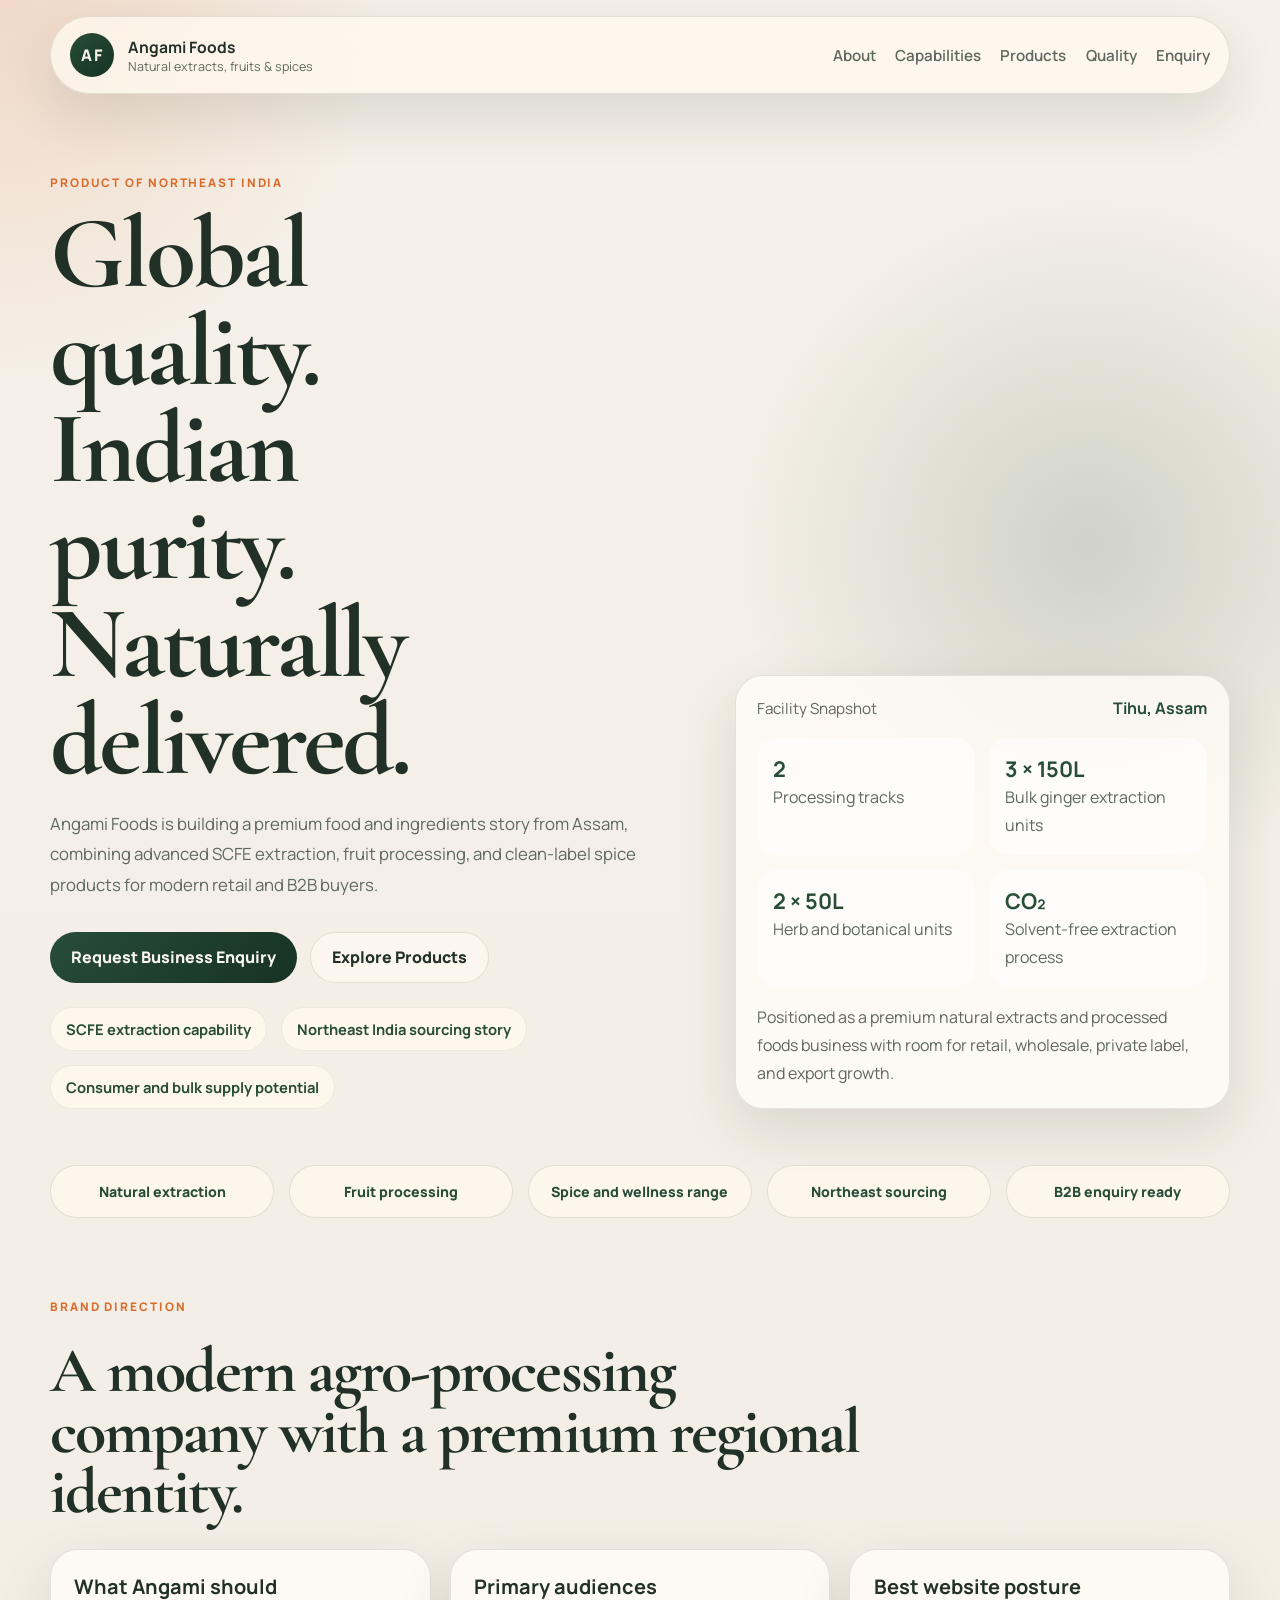
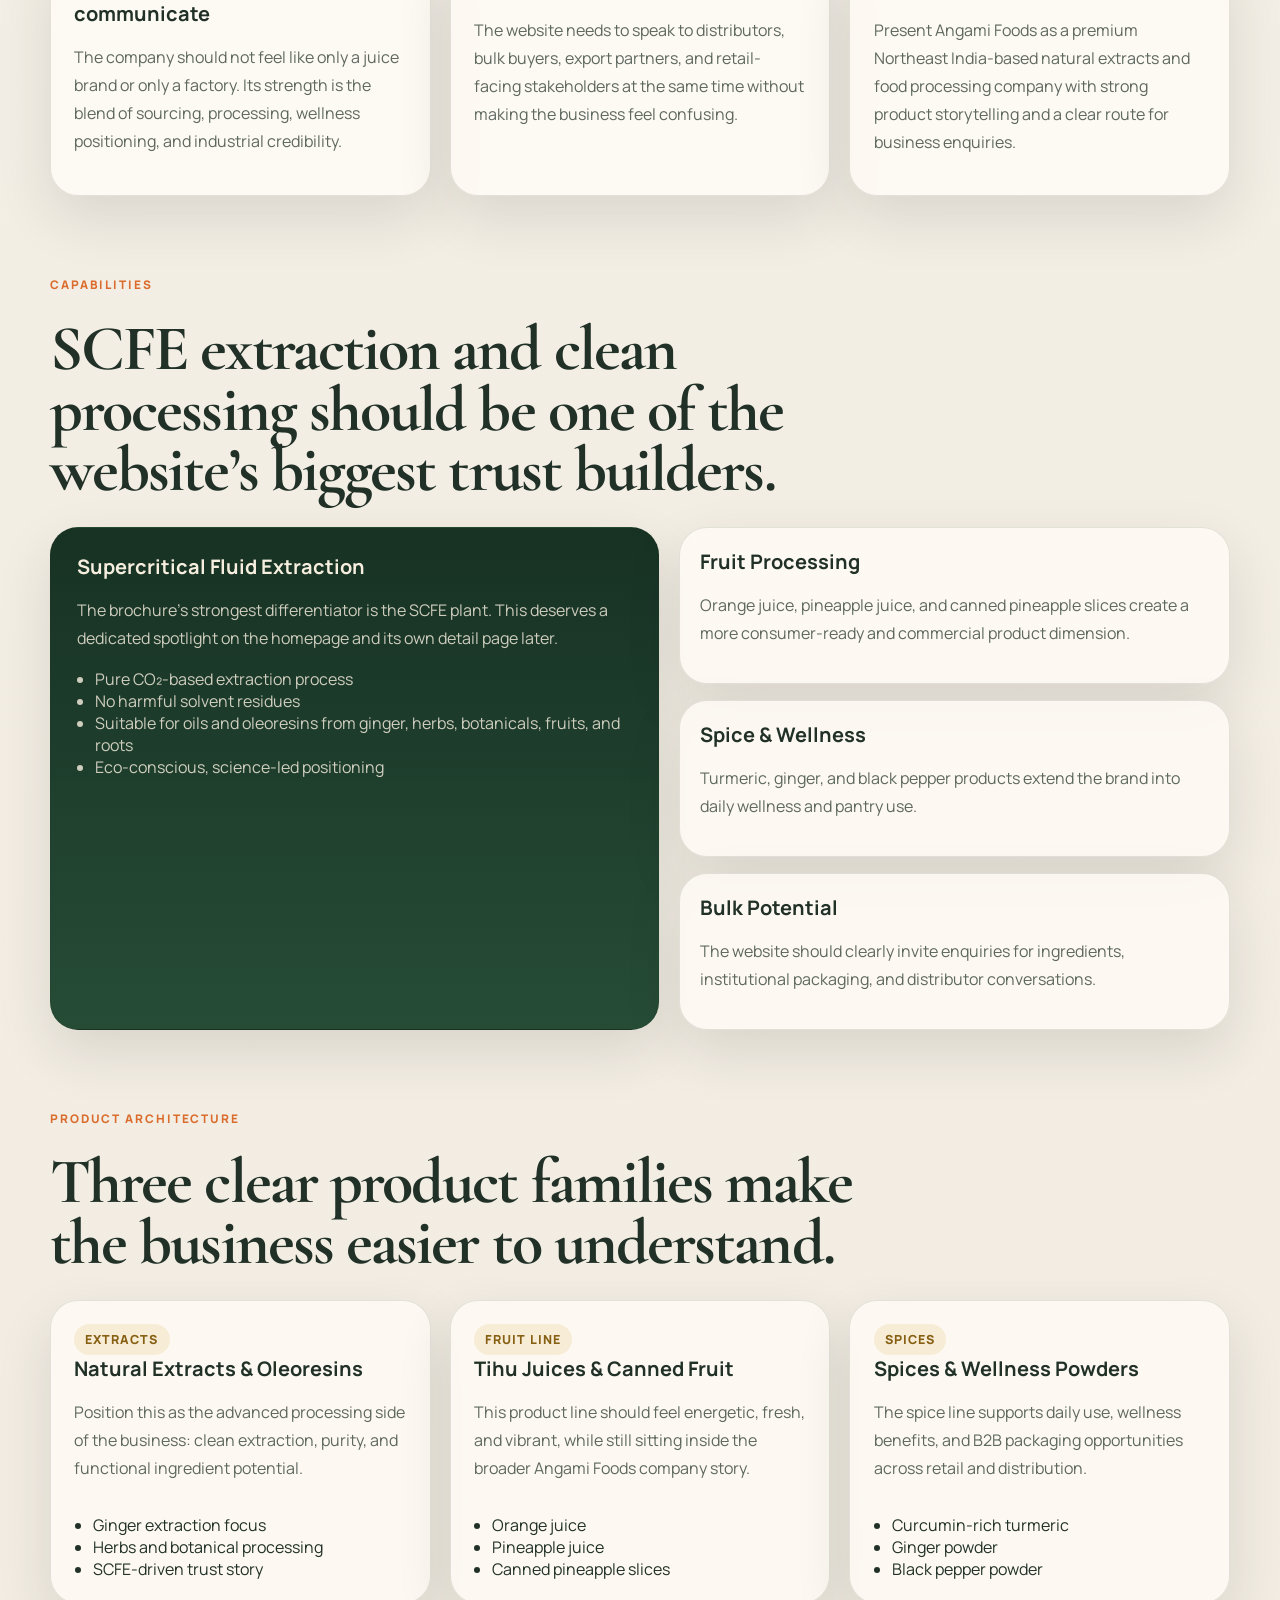
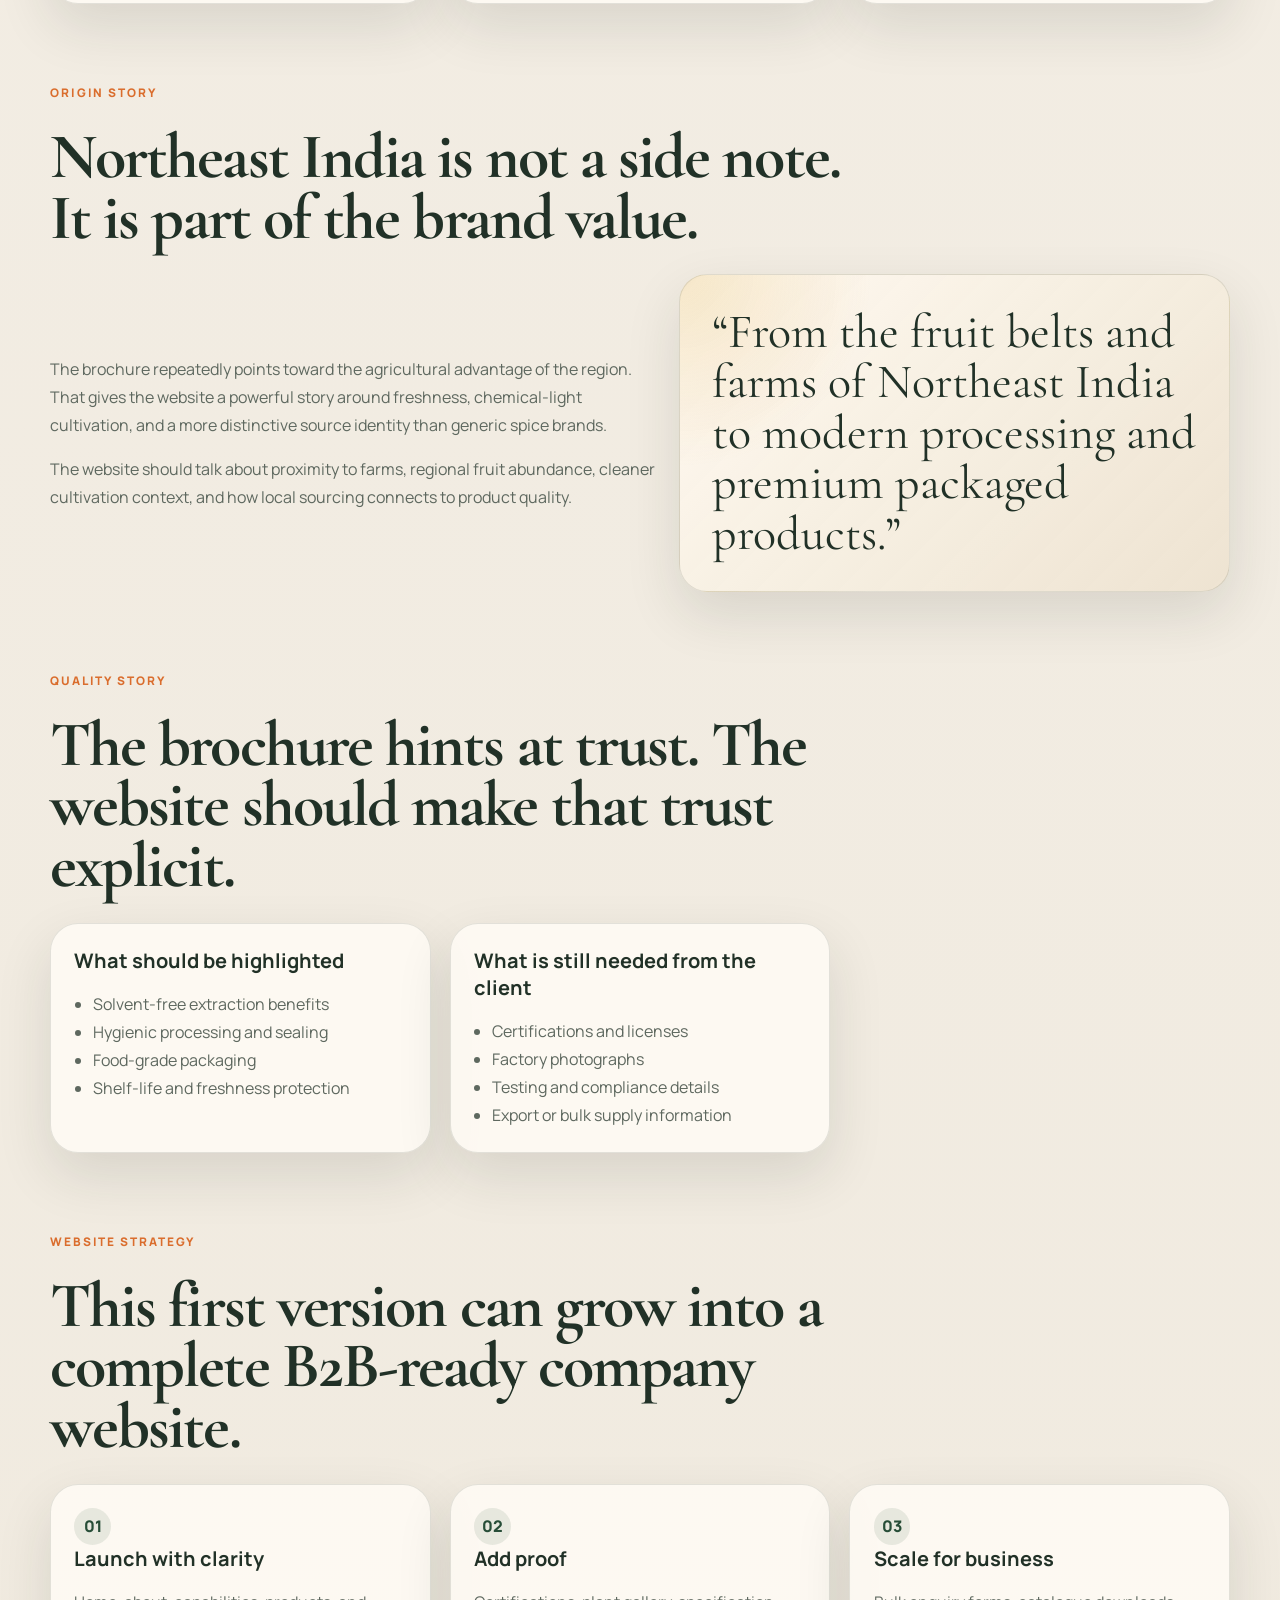
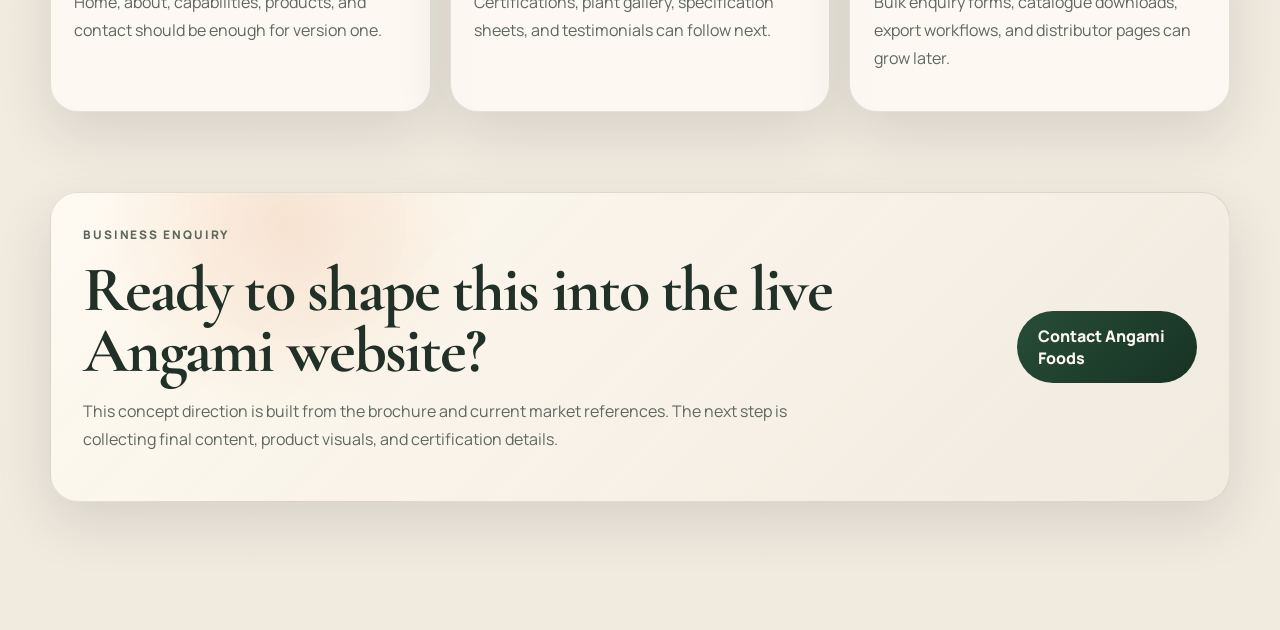
==== index.html @ 402e8282 "pages" ====
<!DOCTYPE html>
<html lang="en">
  <head>
    <meta charset="UTF-8" />
    <meta name="viewport" content="width=device-width, initial-scale=1.0" />
    <title>Angami Foods | Natural Extracts, Fruits & Spices</title>
    <meta
      name="description"
      content="Angami Foods brings together premium Northeast India sourcing, SCFE extraction capability, fruit processing, and spice products for retail and B2B markets."
    />
    <link rel="preconnect" href="https://fonts.googleapis.com" />
    <link rel="preconnect" href="https://fonts.gstatic.com" crossorigin />
    <link
      href="https://fonts.googleapis.com/css2?family=Manrope:wght@400;500;600;700;800&family=Cormorant+Garamond:wght@500;600;700&display=swap"
      rel="stylesheet"
    />
    <link rel="stylesheet" href="styles.css" />
  </head>
  <body>
    <div class="site-shell">
      <header class="topbar">
        <a class="brand" href="#hero" aria-label="Angami Foods home">
          <span class="brand-mark">AF</span>
          <span class="brand-copy">
            <strong>Angami Foods</strong>
            <small>Natural extracts, fruits & spices</small>
          </span>
        </a>

        <button class="menu-toggle" type="button" aria-expanded="false" aria-controls="site-nav">
          Menu
        </button>

        <nav id="site-nav" class="site-nav">
          <a href="#about">About</a>
          <a href="#capabilities">Capabilities</a>
          <a href="#products">Products</a>
          <a href="#quality">Quality</a>
          <a href="#enquiry">Enquiry</a>
        </nav>
      </header>

      <main>
        <section id="hero" class="hero">
          <div class="hero-copy">
            <p class="eyebrow">Product of Northeast India</p>
            <h1>Global quality. Indian purity. Naturally delivered.</h1>
            <p class="hero-text">
              Angami Foods is building a premium food and ingredients story from Assam, combining
              advanced SCFE extraction, fruit processing, and clean-label spice products for modern
              retail and B2B buyers.
            </p>

            <div class="hero-actions">
              <a class="button button-primary" href="#enquiry">Request Business Enquiry</a>
              <a class="button button-secondary" href="#products">Explore Products</a>
            </div>

            <ul class="hero-highlights">
              <li>SCFE extraction capability</li>
              <li>Northeast India sourcing story</li>
              <li>Consumer and bulk supply potential</li>
            </ul>
          </div>

          <div class="hero-card">
            <div class="hero-card-top">
              <span>Facility Snapshot</span>
              <strong>Tihu, Assam</strong>
            </div>
            <div class="metric-grid">
              <article>
                <strong>2</strong>
                <span>Processing tracks</span>
              </article>
              <article>
                <strong>3 × 150L</strong>
                <span>Bulk ginger extraction units</span>
              </article>
              <article>
                <strong>2 × 50L</strong>
                <span>Herb and botanical units</span>
              </article>
              <article>
                <strong>CO₂</strong>
                <span>Solvent-free extraction process</span>
              </article>
            </div>
            <p class="hero-card-note">
              Positioned as a premium natural extracts and processed foods business with room for
              retail, wholesale, private label, and export growth.
            </p>
          </div>
        </section>

        <section class="trust-strip" aria-label="brand strengths">
          <div>Natural extraction</div>
          <div>Fruit processing</div>
          <div>Spice and wellness range</div>
          <div>Northeast sourcing</div>
          <div>B2B enquiry ready</div>
        </section>

        <section id="about" class="section story-section">
          <div class="section-heading">
            <p class="eyebrow">Brand Direction</p>
            <h2>A modern agro-processing company with a premium regional identity.</h2>
          </div>
          <div class="story-layout">
            <article class="story-card">
              <h3>What Angami should communicate</h3>
              <p>
                The company should not feel like only a juice brand or only a factory. Its strength
                is the blend of sourcing, processing, wellness positioning, and industrial
                credibility.
              </p>
            </article>
            <article class="story-card">
              <h3>Primary audiences</h3>
              <p>
                The website needs to speak to distributors, bulk buyers, export partners, and
                retail-facing stakeholders at the same time without making the business feel
                confusing.
              </p>
            </article>
            <article class="story-card">
              <h3>Best website posture</h3>
              <p>
                Present Angami Foods as a premium Northeast India-based natural extracts and food
                processing company with strong product storytelling and a clear route for business
                enquiries.
              </p>
            </article>
          </div>
        </section>

        <section id="capabilities" class="section capabilities-section">
          <div class="section-heading">
            <p class="eyebrow">Capabilities</p>
            <h2>SCFE extraction and clean processing should be one of the website’s biggest trust builders.</h2>
          </div>

          <div class="capabilities-layout">
            <article class="capability-panel capability-panel-dark">
              <h3>Supercritical Fluid Extraction</h3>
              <p>
                The brochure’s strongest differentiator is the SCFE plant. This deserves a dedicated
                spotlight on the homepage and its own detail page later.
              </p>
              <ul>
                <li>Pure CO₂-based extraction process</li>
                <li>No harmful solvent residues</li>
                <li>Suitable for oils and oleoresins from ginger, herbs, botanicals, fruits, and roots</li>
                <li>Eco-conscious, science-led positioning</li>
              </ul>
            </article>

            <article class="capability-stack">
              <div class="capability-tile">
                <h3>Fruit Processing</h3>
                <p>
                  Orange juice, pineapple juice, and canned pineapple slices create a more consumer-ready
                  and commercial product dimension.
                </p>
              </div>
              <div class="capability-tile">
                <h3>Spice & Wellness</h3>
                <p>
                  Turmeric, ginger, and black pepper products extend the brand into daily wellness and
                  pantry use.
                </p>
              </div>
              <div class="capability-tile">
                <h3>Bulk Potential</h3>
                <p>
                  The website should clearly invite enquiries for ingredients, institutional packaging,
                  and distributor conversations.
                </p>
              </div>
            </article>
          </div>
        </section>

        <section id="products" class="section products-section">
          <div class="section-heading">
            <p class="eyebrow">Product Architecture</p>
            <h2>Three clear product families make the business easier to understand.</h2>
          </div>

          <div class="product-grid">
            <article class="product-card">
              <span class="product-tag">Extracts</span>
              <h3>Natural Extracts & Oleoresins</h3>
              <p>
                Position this as the advanced processing side of the business: clean extraction,
                purity, and functional ingredient potential.
              </p>
              <ul>
                <li>Ginger extraction focus</li>
                <li>Herbs and botanical processing</li>
                <li>SCFE-driven trust story</li>
              </ul>
            </article>

            <article class="product-card">
              <span class="product-tag">Fruit Line</span>
              <h3>Tihu Juices & Canned Fruit</h3>
              <p>
                This product line should feel energetic, fresh, and vibrant, while still sitting inside
                the broader Angami Foods company story.
              </p>
              <ul>
                <li>Orange juice</li>
                <li>Pineapple juice</li>
                <li>Canned pineapple slices</li>
              </ul>
            </article>

            <article class="product-card">
              <span class="product-tag">Spices</span>
              <h3>Spices & Wellness Powders</h3>
              <p>
                The spice line supports daily use, wellness benefits, and B2B packaging opportunities
                across retail and distribution.
              </p>
              <ul>
                <li>Curcumin-rich turmeric</li>
                <li>Ginger powder</li>
                <li>Black pepper powder</li>
              </ul>
            </article>
          </div>
        </section>

        <section class="section sourcing-section">
          <div class="section-heading">
            <p class="eyebrow">Origin Story</p>
            <h2>Northeast India is not a side note. It is part of the brand value.</h2>
          </div>
          <div class="sourcing-layout">
            <div class="sourcing-copy">
              <p>
                The brochure repeatedly points toward the agricultural advantage of the region. That
                gives the website a powerful story around freshness, chemical-light cultivation, and a
                more distinctive source identity than generic spice brands.
              </p>
              <p>
                The website should talk about proximity to farms, regional fruit abundance, cleaner
                cultivation context, and how local sourcing connects to product quality.
              </p>
            </div>
            <div class="quote-card">
              <p>
                “From the fruit belts and farms of Northeast India to modern processing and premium
                packaged products.”
              </p>
            </div>
          </div>
        </section>

        <section id="quality" class="section quality-section">
          <div class="section-heading">
            <p class="eyebrow">Quality Story</p>
            <h2>The brochure hints at trust. The website should make that trust explicit.</h2>
          </div>

          <div class="quality-grid">
            <article>
              <h3>What should be highlighted</h3>
              <ul>
                <li>Solvent-free extraction benefits</li>
                <li>Hygienic processing and sealing</li>
                <li>Food-grade packaging</li>
                <li>Shelf-life and freshness protection</li>
              </ul>
            </article>
            <article>
              <h3>What is still needed from the client</h3>
              <ul>
                <li>Certifications and licenses</li>
                <li>Factory photographs</li>
                <li>Testing and compliance details</li>
                <li>Export or bulk supply information</li>
              </ul>
            </article>
          </div>
        </section>

        <section class="section roadmap-section">
          <div class="section-heading">
            <p class="eyebrow">Website Strategy</p>
            <h2>This first version can grow into a complete B2B-ready company website.</h2>
          </div>

          <div class="roadmap-grid">
            <article class="roadmap-step">
              <span>01</span>
              <h3>Launch with clarity</h3>
              <p>Home, about, capabilities, products, and contact should be enough for version one.</p>
            </article>
            <article class="roadmap-step">
              <span>02</span>
              <h3>Add proof</h3>
              <p>Certifications, plant gallery, specification sheets, and testimonials can follow next.</p>
            </article>
            <article class="roadmap-step">
              <span>03</span>
              <h3>Scale for business</h3>
              <p>Bulk enquiry forms, catalogue downloads, export workflows, and distributor pages can grow later.</p>
            </article>
          </div>
        </section>

        <section id="enquiry" class="section enquiry-section">
          <div class="enquiry-card">
            <div>
              <p class="eyebrow">Business Enquiry</p>
              <h2>Ready to shape this into the live Angami website?</h2>
              <p>
                This concept direction is built from the brochure and current market references. The next
                step is collecting final content, product visuals, and certification details.
              </p>
            </div>
            <a class="button button-primary" href="mailto:info@angamifoods.com">Contact Angami Foods</a>
          </div>
        </section>
      </main>
    </div>

    <script src="app.js"></script>
  </body>
</html>
---- styles.css ----
:root {
  --bg: #f4efe5;
  --surface: rgba(255, 252, 246, 0.82);
  --surface-strong: #fffaf1;
  --ink: #213127;
  --muted: #5e685f;
  --line: rgba(33, 49, 39, 0.12);
  --green: #274d37;
  --green-deep: #173223;
  --gold: #d39a2c;
  --orange: #da6d2d;
  --shadow: 0 22px 55px rgba(29, 40, 31, 0.12);
  --radius-lg: 28px;
  --radius-md: 20px;
  --radius-sm: 14px;
}

*,
*::before,
*::after {
  box-sizing: border-box;
}

html {
  scroll-behavior: smooth;
}

body {
  margin: 0;
  font-family: "Manrope", sans-serif;
  color: var(--ink);
  background:
    radial-gradient(circle at top left, rgba(218, 109, 45, 0.18), transparent 24rem),
    radial-gradient(circle at 85% 10%, rgba(39, 77, 55, 0.18), transparent 22rem),
    linear-gradient(180deg, #f5f0e8 0%, #f0eadf 100%);
}

a {
  color: inherit;
  text-decoration: none;
}

.site-shell {
  width: min(1180px, calc(100% - 2rem));
  margin: 0 auto;
  padding-bottom: 4rem;
}

.topbar {
  position: sticky;
  top: 1rem;
  z-index: 10;
  display: flex;
  align-items: center;
  justify-content: space-between;
  gap: 1rem;
  margin-top: 1rem;
  padding: 1rem 1.2rem;
  border: 1px solid var(--line);
  border-radius: 999px;
  background: rgba(255, 249, 239, 0.78);
  backdrop-filter: blur(14px);
  box-shadow: var(--shadow);
}

.brand {
  display: inline-flex;
  align-items: center;
  gap: 0.85rem;
}

.brand-mark {
  display: grid;
  place-items: center;
  width: 2.75rem;
  height: 2.75rem;
  border-radius: 50%;
  background: linear-gradient(145deg, var(--green), var(--green-deep));
  color: #f8f2e9;
  font-weight: 800;
  letter-spacing: 0.08em;
}

.brand-copy {
  display: flex;
  flex-direction: column;
}

.brand-copy strong {
  font-size: 0.98rem;
}

.brand-copy small {
  color: var(--muted);
  font-size: 0.78rem;
}

.menu-toggle {
  display: none;
  border: 0;
  border-radius: 999px;
  background: var(--green);
  color: #fff8ef;
  padding: 0.75rem 1rem;
  font: inherit;
  font-weight: 700;
}

.site-nav {
  display: flex;
  align-items: center;
  gap: 1.2rem;
}

.site-nav a {
  color: var(--muted);
  font-weight: 600;
  font-size: 0.95rem;
}

.site-nav a:hover {
  color: var(--green);
}

.hero {
  display: grid;
  grid-template-columns: 1.2fr 0.9fr;
  gap: 1.5rem;
  padding: 5rem 0 2rem;
  align-items: end;
}

.eyebrow {
  margin: 0 0 0.9rem;
  color: var(--orange);
  text-transform: uppercase;
  letter-spacing: 0.16em;
  font-size: 0.74rem;
  font-weight: 800;
}

.hero h1,
.section-heading h2,
.enquiry-card h2 {
  margin: 0;
  font-family: "Cormorant Garamond", serif;
  line-height: 0.95;
  letter-spacing: -0.03em;
}

.hero h1 {
  font-size: clamp(3.4rem, 8vw, 6.7rem);
  max-width: 10ch;
}

.hero-text {
  max-width: 62ch;
  margin: 1.25rem 0 0;
  font-size: 1.05rem;
  line-height: 1.8;
  color: var(--muted);
}

.hero-actions {
  display: flex;
  flex-wrap: wrap;
  gap: 0.85rem;
  margin-top: 2rem;
}

.button {
  display: inline-flex;
  align-items: center;
  justify-content: center;
  min-height: 3.2rem;
  padding: 0.85rem 1.3rem;
  border-radius: 999px;
  font-weight: 800;
  transition: transform 180ms ease, background 180ms ease, color 180ms ease;
}

.button:hover {
  transform: translateY(-2px);
}

.button-primary {
  background: linear-gradient(135deg, var(--green), var(--green-deep));
  color: #fbf7ef;
}

.button-secondary {
  border: 1px solid var(--line);
  background: rgba(255, 250, 241, 0.75);
}

.hero-highlights {
  display: flex;
  flex-wrap: wrap;
  gap: 0.85rem;
  padding: 0;
  margin: 1.5rem 0 0;
  list-style: none;
}

.hero-highlights li {
  padding: 0.7rem 0.95rem;
  border-radius: 999px;
  background: rgba(255, 248, 236, 0.85);
  border: 1px solid rgba(39, 77, 55, 0.08);
  color: var(--green);
  font-size: 0.92rem;
  font-weight: 700;
}

.hero-card,
.story-card,
.capability-panel,
.capability-tile,
.product-card,
.quote-card,
.quality-grid article,
.roadmap-step,
.enquiry-card {
  border: 1px solid var(--line);
  border-radius: var(--radius-lg);
  background: var(--surface);
  box-shadow: var(--shadow);
}

.hero-card {
  padding: 1.35rem;
}

.hero-card-top {
  display: flex;
  justify-content: space-between;
  gap: 1rem;
  align-items: center;
  color: var(--muted);
  font-size: 0.95rem;
}

.hero-card-top strong {
  color: var(--green);
  font-size: 1rem;
}

.metric-grid {
  display: grid;
  grid-template-columns: repeat(2, minmax(0, 1fr));
  gap: 0.9rem;
  margin-top: 1.2rem;
}

.metric-grid article {
  padding: 1rem;
  border-radius: var(--radius-md);
  background: rgba(255, 255, 255, 0.58);
}

.metric-grid strong {
  display: block;
  font-size: 1.35rem;
  color: var(--green);
}

.metric-grid span,
.hero-card-note,
.story-card p,
.capability-panel p,
.capability-tile p,
.product-card p,
.sourcing-copy p,
.quality-grid li,
.roadmap-step p,
.enquiry-card p {
  color: var(--muted);
  line-height: 1.75;
}

.hero-card-note {
  margin: 1rem 0 0;
}

.trust-strip {
  display: grid;
  grid-template-columns: repeat(5, minmax(0, 1fr));
  gap: 0.9rem;
  margin: 1.5rem 0 0;
}

.trust-strip div {
  padding: 1rem;
  text-align: center;
  border-radius: 999px;
  background: rgba(255, 248, 236, 0.75);
  border: 1px solid var(--line);
  color: var(--green);
  font-weight: 800;
  font-size: 0.88rem;
}

.section {
  padding: 5rem 0 0;
}

.section-heading {
  display: grid;
  gap: 0.7rem;
  max-width: 52rem;
}

.section-heading h2,
.enquiry-card h2 {
  font-size: clamp(2.5rem, 5vw, 4.2rem);
}

.story-layout,
.product-grid,
.quality-grid,
.roadmap-grid {
  display: grid;
  grid-template-columns: repeat(3, minmax(0, 1fr));
  gap: 1.2rem;
  margin-top: 1.6rem;
}

.story-card,
.product-card,
.quality-grid article,
.roadmap-step {
  padding: 1.45rem;
}

.story-card h3,
.capability-panel h3,
.capability-tile h3,
.product-card h3,
.quality-grid h3,
.roadmap-step h3 {
  margin: 0;
  font-size: 1.25rem;
}

.capabilities-layout,
.sourcing-layout {
  display: grid;
  grid-template-columns: 1.05fr 0.95fr;
  gap: 1.2rem;
  margin-top: 1.6rem;
}

.capability-panel,
.capability-stack {
  min-height: 100%;
}

.capability-panel {
  padding: 1.6rem;
}

.capability-panel-dark {
  background:
    linear-gradient(180deg, rgba(23, 50, 35, 0.96), rgba(39, 77, 55, 0.94)),
    var(--green-deep);
  color: #f6eedf;
}

.capability-panel-dark p,
.capability-panel-dark li {
  color: rgba(246, 238, 223, 0.82);
}

.capability-panel ul,
.product-card ul,
.quality-grid ul {
  margin: 1rem 0 0;
  padding-left: 1.15rem;
}

.capability-stack {
  display: grid;
  gap: 1rem;
}

.capability-tile {
  padding: 1.25rem;
}

.product-card {
  display: flex;
  flex-direction: column;
}

.product-tag {
  display: inline-flex;
  align-self: flex-start;
  padding: 0.45rem 0.7rem;
  border-radius: 999px;
  background: rgba(211, 154, 44, 0.14);
  color: #865f12;
  font-size: 0.78rem;
  font-weight: 800;
  text-transform: uppercase;
  letter-spacing: 0.08em;
}

.sourcing-copy {
  align-self: center;
}

.quote-card {
  display: grid;
  place-items: center;
  padding: 2rem;
  min-height: 18rem;
  background:
    radial-gradient(circle at top left, rgba(211, 154, 44, 0.2), transparent 12rem),
    linear-gradient(135deg, rgba(255, 250, 241, 0.96), rgba(237, 226, 207, 0.88));
}

.quote-card p {
  margin: 0;
  font-family: "Cormorant Garamond", serif;
  font-size: clamp(2rem, 4vw, 3rem);
  line-height: 1.05;
}

.roadmap-step span {
  display: inline-flex;
  align-items: center;
  justify-content: center;
  width: 2.3rem;
  height: 2.3rem;
  border-radius: 50%;
  background: rgba(39, 77, 55, 0.1);
  color: var(--green);
  font-weight: 800;
}

.enquiry-card {
  display: flex;
  align-items: center;
  justify-content: space-between;
  gap: 1.5rem;
  padding: 2rem;
  margin-bottom: 4rem;
  background:
    radial-gradient(circle at 20% 10%, rgba(218, 109, 45, 0.15), transparent 12rem),
    linear-gradient(135deg, rgba(255, 250, 241, 0.98), rgba(240, 234, 223, 0.92));
}

.enquiry-card p:last-child {
  max-width: 44rem;
}

@media (max-width: 980px) {
  .hero,
  .capabilities-layout,
  .sourcing-layout,
  .enquiry-card,
  .story-layout,
  .product-grid,
  .quality-grid,
  .roadmap-grid,
  .trust-strip {
    grid-template-columns: 1fr;
  }

  .topbar {
    border-radius: 28px;
    align-items: flex-start;
    flex-wrap: wrap;
  }

  .menu-toggle {
    display: inline-flex;
    margin-left: auto;
  }

  .site-nav {
    display: none;
    width: 100%;
    flex-direction: column;
    align-items: flex-start;
    padding-top: 0.4rem;
  }

  .site-nav.is-open {
    display: flex;
  }

  .hero {
    padding-top: 3rem;
  }
}

@media (max-width: 640px) {
  .site-shell {
    width: min(100% - 1rem, 100%);
  }

  .topbar {
    top: 0.5rem;
    padding: 0.9rem 1rem;
  }

  .hero h1 {
    max-width: none;
  }

  .metric-grid {
    grid-template-columns: 1fr;
  }

  .button {
    width: 100%;
  }

  .hero-actions {
    flex-direction: column;
  }
}
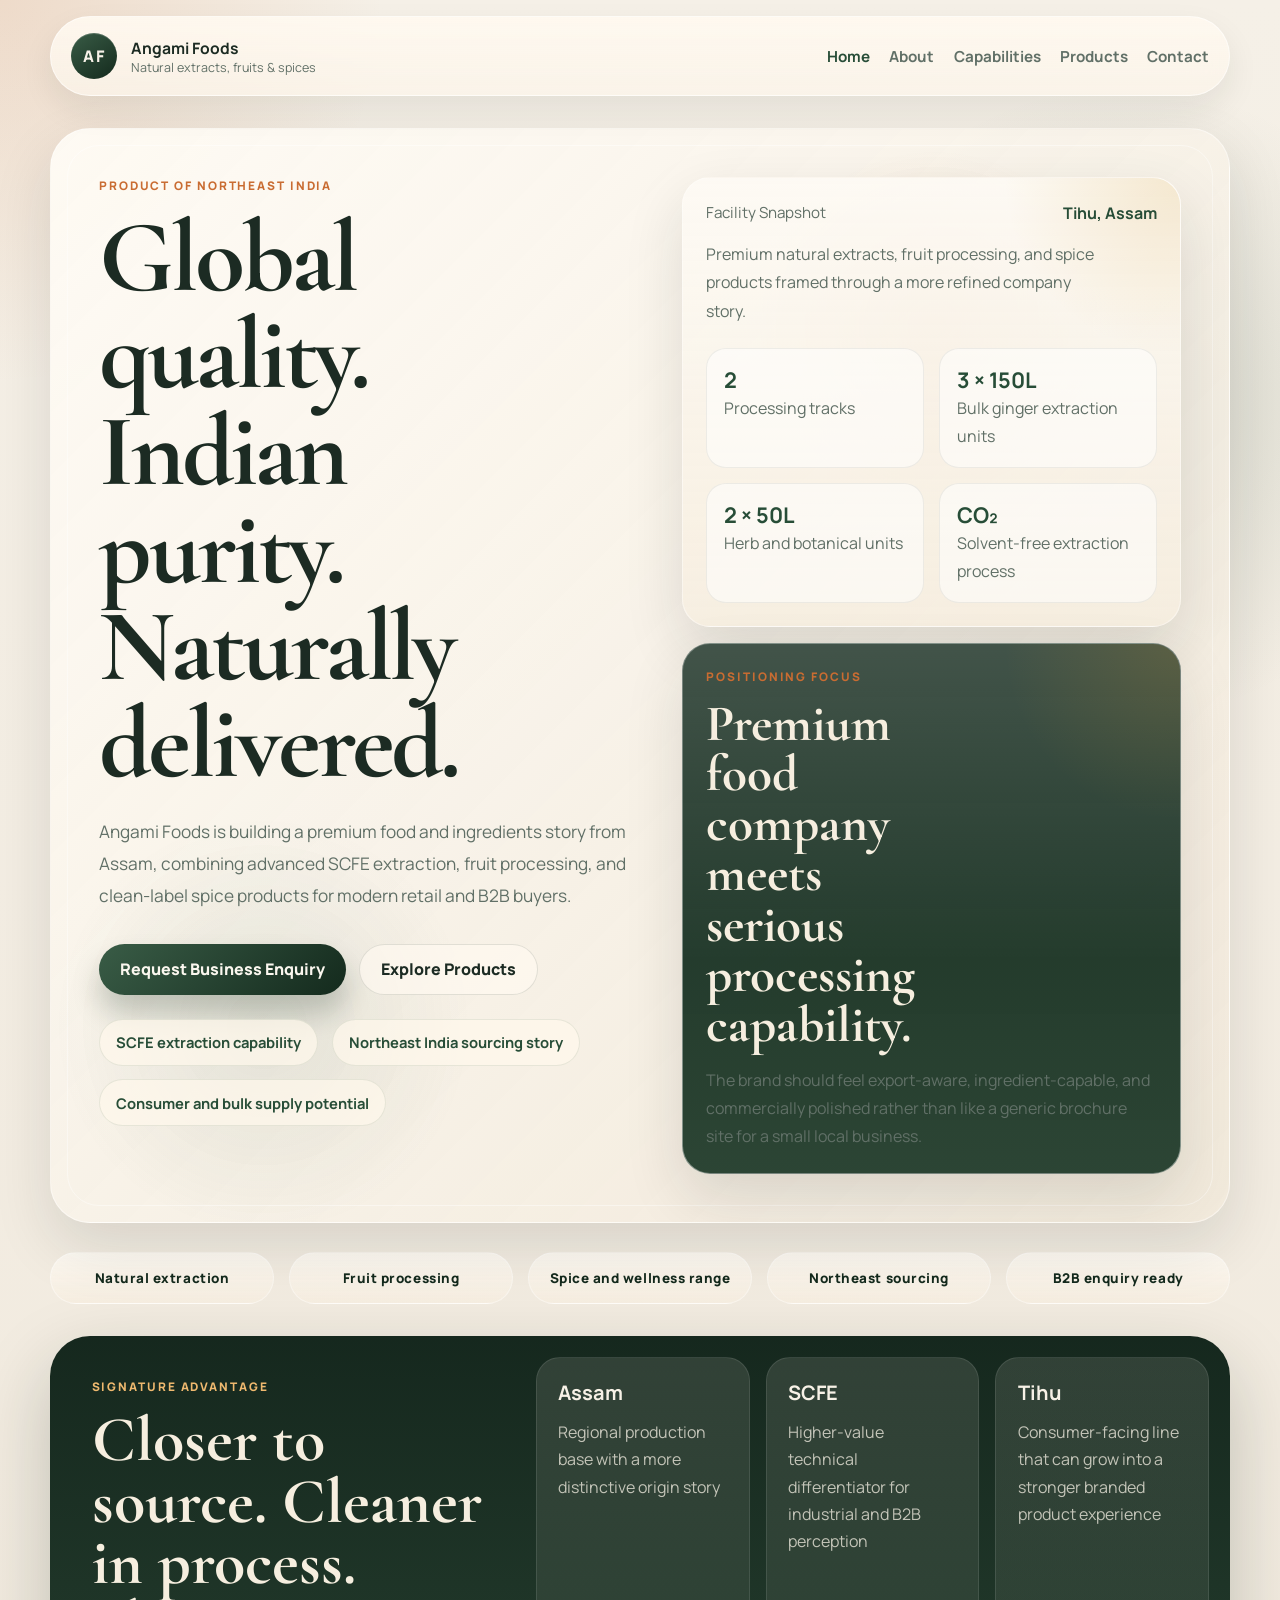
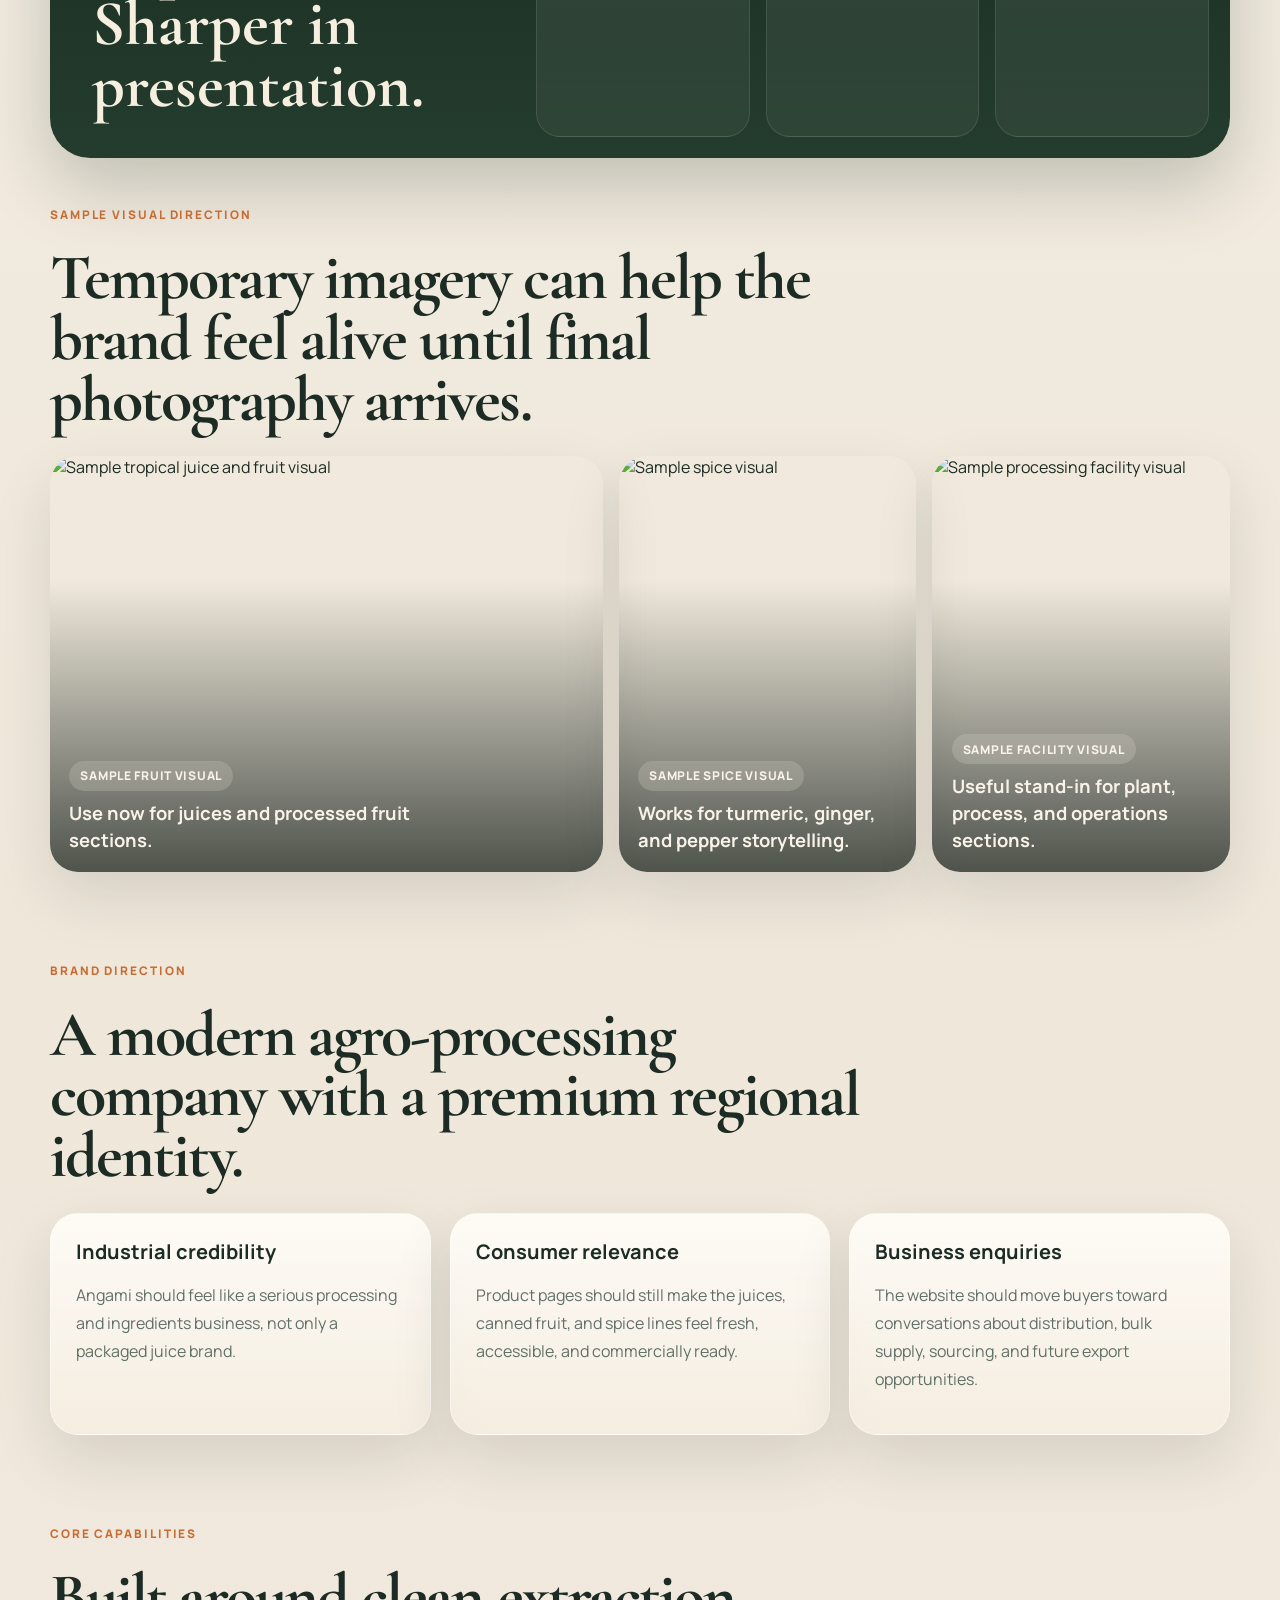
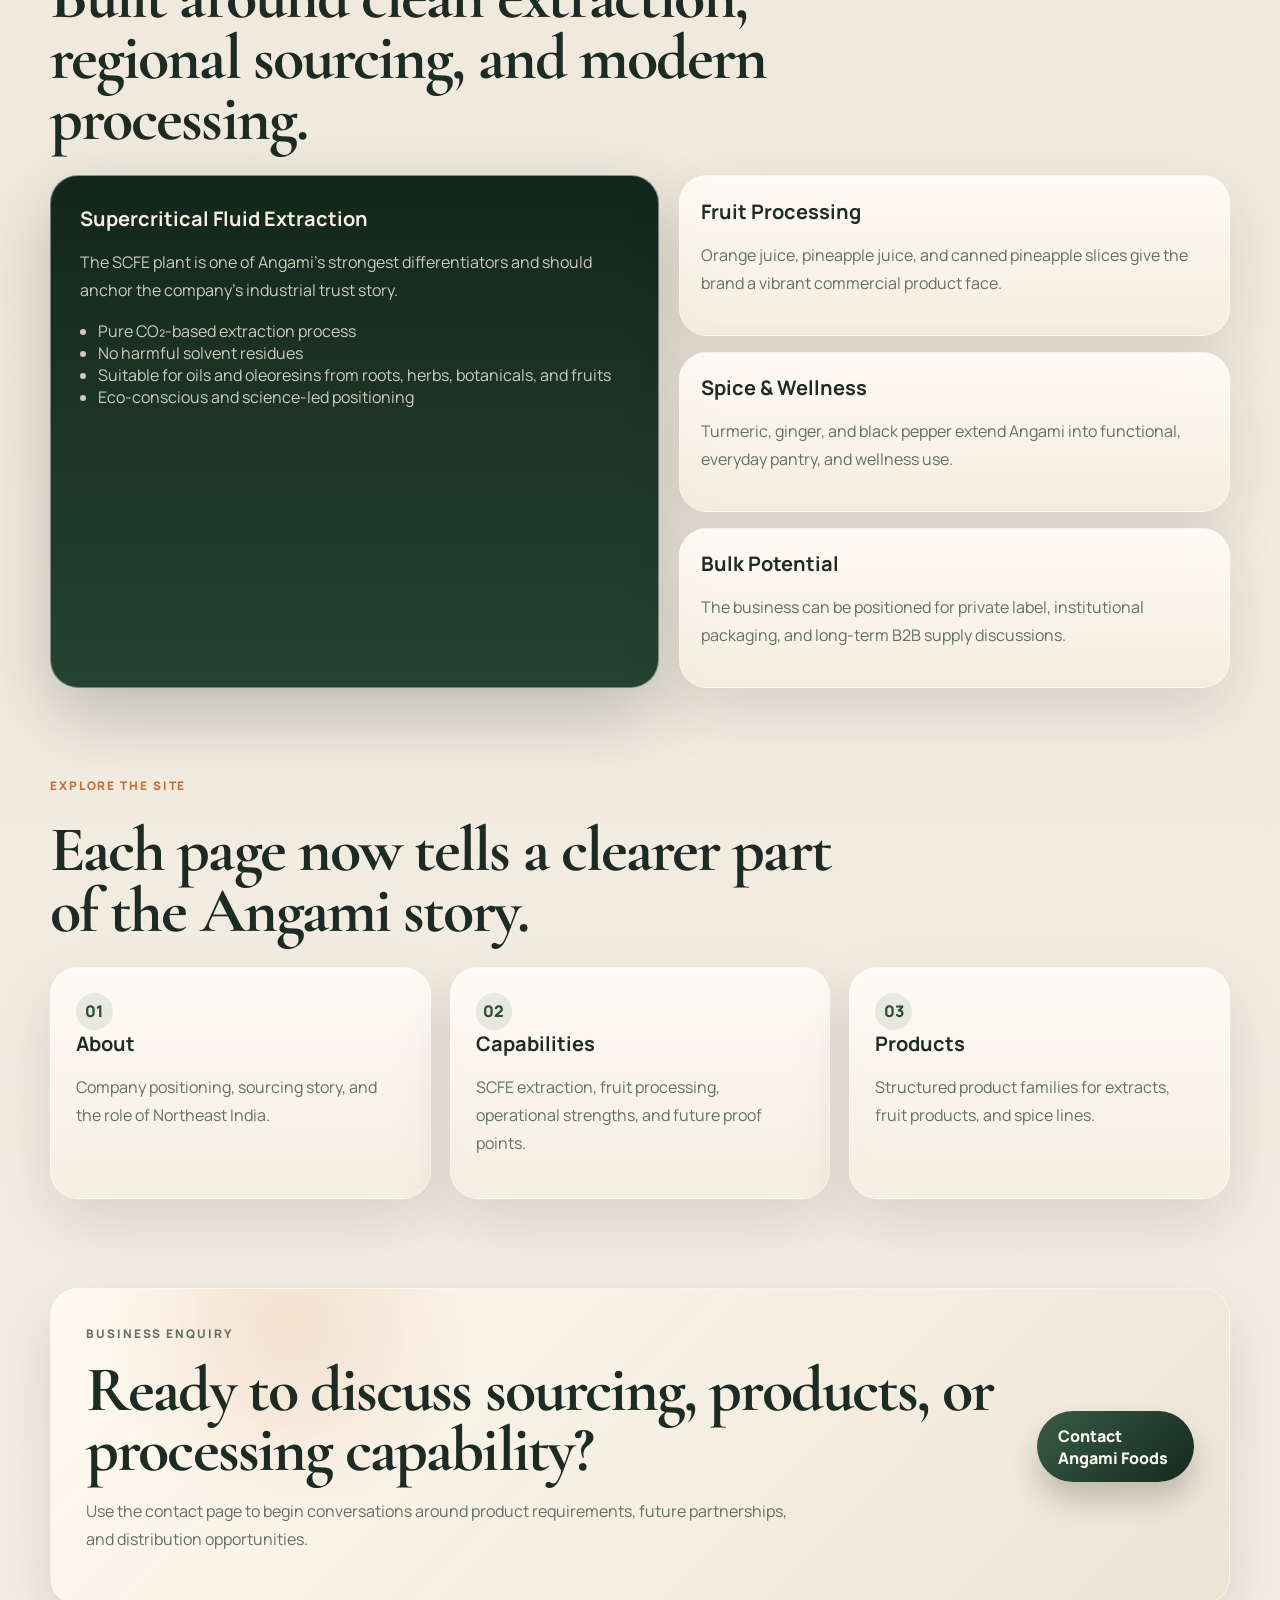
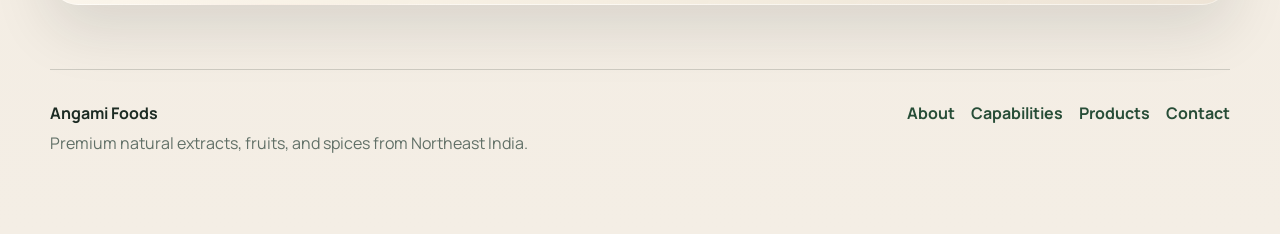
==== commit a7c6fa61: "new" ====
--- a/index.html
+++ b/index.html
@@ -3,10 +3,10 @@
   <head>
     <meta charset="UTF-8" />
     <meta name="viewport" content="width=device-width, initial-scale=1.0" />
-    <title>Angami Foods | Natural Extracts, Fruits & Spices</title>
+    <title>Angami Foods | Home</title>
     <meta
       name="description"
-      content="Angami Foods brings together premium Northeast India sourcing, SCFE extraction capability, fruit processing, and spice products for retail and B2B markets."
+      content="Angami Foods combines Northeast India sourcing, SCFE extraction, fruit processing, and spice products for retail and B2B markets."
     />
     <link rel="preconnect" href="https://fonts.googleapis.com" />
     <link rel="preconnect" href="https://fonts.gstatic.com" crossorigin />
@@ -19,7 +19,7 @@
   <body>
     <div class="site-shell">
       <header class="topbar">
-        <a class="brand" href="#hero" aria-label="Angami Foods home">
+        <a class="brand" href="index.html" aria-label="Angami Foods home">
           <span class="brand-mark">AF</span>
           <span class="brand-copy">
             <strong>Angami Foods</strong>
@@ -32,16 +32,16 @@
         </button>
 
         <nav id="site-nav" class="site-nav">
-          <a href="#about">About</a>
-          <a href="#capabilities">Capabilities</a>
-          <a href="#products">Products</a>
-          <a href="#quality">Quality</a>
-          <a href="#enquiry">Enquiry</a>
+          <a class="is-current" href="index.html">Home</a>
+          <a href="about.html">About</a>
+          <a href="capabilities.html">Capabilities</a>
+          <a href="products.html">Products</a>
+          <a href="contact.html">Contact</a>
         </nav>
       </header>
 
       <main>
-        <section id="hero" class="hero">
+        <section class="hero">
           <div class="hero-copy">
             <p class="eyebrow">Product of Northeast India</p>
             <h1>Global quality. Indian purity. Naturally delivered.</h1>
@@ -52,8 +52,8 @@
             </p>
 
             <div class="hero-actions">
-              <a class="button button-primary" href="#enquiry">Request Business Enquiry</a>
-              <a class="button button-secondary" href="#products">Explore Products</a>
+              <a class="button button-primary" href="contact.html">Request Business Enquiry</a>
+              <a class="button button-secondary" href="products.html">Explore Products</a>
             </div>
 
             <ul class="hero-highlights">
@@ -63,33 +63,44 @@
             </ul>
           </div>
 
-          <div class="hero-card">
-            <div class="hero-card-top">
-              <span>Facility Snapshot</span>
-              <strong>Tihu, Assam</strong>
-            </div>
-            <div class="metric-grid">
-              <article>
-                <strong>2</strong>
-                <span>Processing tracks</span>
-              </article>
-              <article>
-                <strong>3 × 150L</strong>
-                <span>Bulk ginger extraction units</span>
-              </article>
-              <article>
-                <strong>2 × 50L</strong>
-                <span>Herb and botanical units</span>
-              </article>
-              <article>
-                <strong>CO₂</strong>
-                <span>Solvent-free extraction process</span>
-              </article>
-            </div>
-            <p class="hero-card-note">
-              Positioned as a premium natural extracts and processed foods business with room for
-              retail, wholesale, private label, and export growth.
-            </p>
+          <div class="hero-stage">
+            <div class="hero-card hero-card-spotlight">
+              <div class="hero-card-top">
+                <span>Facility Snapshot</span>
+                <strong>Tihu, Assam</strong>
+              </div>
+              <p class="hero-stage-copy">
+                Premium natural extracts, fruit processing, and spice products framed through a
+                more refined company story.
+              </p>
+              <div class="metric-grid">
+                <article>
+                  <strong>2</strong>
+                  <span>Processing tracks</span>
+                </article>
+                <article>
+                  <strong>3 × 150L</strong>
+                  <span>Bulk ginger extraction units</span>
+                </article>
+                <article>
+                  <strong>2 × 50L</strong>
+                  <span>Herb and botanical units</span>
+                </article>
+                <article>
+                  <strong>CO₂</strong>
+                  <span>Solvent-free extraction process</span>
+                </article>
+              </div>
+            </div>
+
+            <div class="hero-card hero-card-note-block">
+              <p class="eyebrow">Positioning Focus</p>
+              <h2>Premium food company meets serious processing capability.</h2>
+              <p class="hero-card-note">
+                The brand should feel export-aware, ingredient-capable, and commercially polished
+                rather than like a generic brochure site for a small local business.
+              </p>
+            </div>
           </div>
         </section>
 
@@ -101,57 +112,119 @@
           <div>B2B enquiry ready</div>
         </section>
 
-        <section id="about" class="section story-section">
+        <section class="section signature-band">
+          <div class="signature-shell">
+            <div class="signature-copy">
+              <p class="eyebrow">Signature Advantage</p>
+              <h2>Closer to source. Cleaner in process. Sharper in presentation.</h2>
+            </div>
+            <div class="signature-metrics">
+              <article>
+                <strong>Assam</strong>
+                <span>Regional production base with a more distinctive origin story</span>
+              </article>
+              <article>
+                <strong>SCFE</strong>
+                <span>Higher-value technical differentiator for industrial and B2B perception</span>
+              </article>
+              <article>
+                <strong>Tihu</strong>
+                <span>Consumer-facing line that can grow into a stronger branded product experience</span>
+              </article>
+            </div>
+          </div>
+        </section>
+
+        <section class="section visual-gallery-section">
+          <div class="section-heading">
+            <p class="eyebrow">Sample Visual Direction</p>
+            <h2>Temporary imagery can help the brand feel alive until final photography arrives.</h2>
+          </div>
+          <div class="visual-gallery">
+            <article class="visual-card visual-card-wide">
+              <img
+                src="https://images.unsplash.com/photo-1514995669114-6081e934b693?auto=format&fit=crop&w=1200&q=80"
+                alt="Sample tropical juice and fruit visual"
+                loading="lazy"
+              />
+              <div class="visual-overlay">
+                <span>Sample fruit visual</span>
+                <strong>Use now for juices and processed fruit sections.</strong>
+              </div>
+            </article>
+            <article class="visual-card">
+              <img
+                src="https://images.unsplash.com/photo-1583852763108-5d2c958328f8?auto=format&fit=crop&w=900&q=80"
+                alt="Sample spice visual"
+                loading="lazy"
+              />
+              <div class="visual-overlay">
+                <span>Sample spice visual</span>
+                <strong>Works for turmeric, ginger, and pepper storytelling.</strong>
+              </div>
+            </article>
+            <article class="visual-card">
+              <img
+                src="https://images.unsplash.com/photo-1581094794329-c8112a89af12?auto=format&fit=crop&w=900&q=80"
+                alt="Sample processing facility visual"
+                loading="lazy"
+              />
+              <div class="visual-overlay">
+                <span>Sample facility visual</span>
+                <strong>Useful stand-in for plant, process, and operations sections.</strong>
+              </div>
+            </article>
+          </div>
+        </section>
+
+        <section class="section story-section">
           <div class="section-heading">
             <p class="eyebrow">Brand Direction</p>
             <h2>A modern agro-processing company with a premium regional identity.</h2>
           </div>
           <div class="story-layout">
             <article class="story-card">
-              <h3>What Angami should communicate</h3>
-              <p>
-                The company should not feel like only a juice brand or only a factory. Its strength
-                is the blend of sourcing, processing, wellness positioning, and industrial
-                credibility.
+              <h3>Industrial credibility</h3>
+              <p>
+                Angami should feel like a serious processing and ingredients business, not only a
+                packaged juice brand.
               </p>
             </article>
             <article class="story-card">
-              <h3>Primary audiences</h3>
-              <p>
-                The website needs to speak to distributors, bulk buyers, export partners, and
-                retail-facing stakeholders at the same time without making the business feel
-                confusing.
+              <h3>Consumer relevance</h3>
+              <p>
+                Product pages should still make the juices, canned fruit, and spice lines feel fresh,
+                accessible, and commercially ready.
               </p>
             </article>
             <article class="story-card">
-              <h3>Best website posture</h3>
-              <p>
-                Present Angami Foods as a premium Northeast India-based natural extracts and food
-                processing company with strong product storytelling and a clear route for business
-                enquiries.
-              </p>
-            </article>
-          </div>
-        </section>
-
-        <section id="capabilities" class="section capabilities-section">
+              <h3>Business enquiries</h3>
+              <p>
+                The website should move buyers toward conversations about distribution, bulk supply,
+                sourcing, and future export opportunities.
+              </p>
+            </article>
+          </div>
+        </section>
+
+        <section class="section capabilities-section">
           <div class="section-heading">
-            <p class="eyebrow">Capabilities</p>
-            <h2>SCFE extraction and clean processing should be one of the website’s biggest trust builders.</h2>
+            <p class="eyebrow">Core Capabilities</p>
+            <h2>Built around clean extraction, regional sourcing, and modern processing.</h2>
           </div>
 
           <div class="capabilities-layout">
             <article class="capability-panel capability-panel-dark">
               <h3>Supercritical Fluid Extraction</h3>
               <p>
-                The brochure’s strongest differentiator is the SCFE plant. This deserves a dedicated
-                spotlight on the homepage and its own detail page later.
+                The SCFE plant is one of Angami’s strongest differentiators and should anchor the
+                company’s industrial trust story.
               </p>
               <ul>
                 <li>Pure CO₂-based extraction process</li>
                 <li>No harmful solvent residues</li>
-                <li>Suitable for oils and oleoresins from ginger, herbs, botanicals, fruits, and roots</li>
-                <li>Eco-conscious, science-led positioning</li>
+                <li>Suitable for oils and oleoresins from roots, herbs, botanicals, and fruits</li>
+                <li>Eco-conscious and science-led positioning</li>
               </ul>
             </article>
 
@@ -159,172 +232,79 @@
               <div class="capability-tile">
                 <h3>Fruit Processing</h3>
                 <p>
-                  Orange juice, pineapple juice, and canned pineapple slices create a more consumer-ready
-                  and commercial product dimension.
+                  Orange juice, pineapple juice, and canned pineapple slices give the brand a vibrant
+                  commercial product face.
                 </p>
               </div>
               <div class="capability-tile">
                 <h3>Spice & Wellness</h3>
                 <p>
-                  Turmeric, ginger, and black pepper products extend the brand into daily wellness and
-                  pantry use.
+                  Turmeric, ginger, and black pepper extend Angami into functional, everyday pantry,
+                  and wellness use.
                 </p>
               </div>
               <div class="capability-tile">
                 <h3>Bulk Potential</h3>
                 <p>
-                  The website should clearly invite enquiries for ingredients, institutional packaging,
-                  and distributor conversations.
+                  The business can be positioned for private label, institutional packaging, and
+                  long-term B2B supply discussions.
                 </p>
               </div>
-            </article>
-          </div>
-        </section>
-
-        <section id="products" class="section products-section">
-          <div class="section-heading">
-            <p class="eyebrow">Product Architecture</p>
-            <h2>Three clear product families make the business easier to understand.</h2>
-          </div>
-
-          <div class="product-grid">
-            <article class="product-card">
-              <span class="product-tag">Extracts</span>
-              <h3>Natural Extracts & Oleoresins</h3>
-              <p>
-                Position this as the advanced processing side of the business: clean extraction,
-                purity, and functional ingredient potential.
-              </p>
-              <ul>
-                <li>Ginger extraction focus</li>
-                <li>Herbs and botanical processing</li>
-                <li>SCFE-driven trust story</li>
-              </ul>
-            </article>
-
-            <article class="product-card">
-              <span class="product-tag">Fruit Line</span>
-              <h3>Tihu Juices & Canned Fruit</h3>
-              <p>
-                This product line should feel energetic, fresh, and vibrant, while still sitting inside
-                the broader Angami Foods company story.
-              </p>
-              <ul>
-                <li>Orange juice</li>
-                <li>Pineapple juice</li>
-                <li>Canned pineapple slices</li>
-              </ul>
-            </article>
-
-            <article class="product-card">
-              <span class="product-tag">Spices</span>
-              <h3>Spices & Wellness Powders</h3>
-              <p>
-                The spice line supports daily use, wellness benefits, and B2B packaging opportunities
-                across retail and distribution.
-              </p>
-              <ul>
-                <li>Curcumin-rich turmeric</li>
-                <li>Ginger powder</li>
-                <li>Black pepper powder</li>
-              </ul>
-            </article>
-          </div>
-        </section>
-
-        <section class="section sourcing-section">
-          <div class="section-heading">
-            <p class="eyebrow">Origin Story</p>
-            <h2>Northeast India is not a side note. It is part of the brand value.</h2>
-          </div>
-          <div class="sourcing-layout">
-            <div class="sourcing-copy">
-              <p>
-                The brochure repeatedly points toward the agricultural advantage of the region. That
-                gives the website a powerful story around freshness, chemical-light cultivation, and a
-                more distinctive source identity than generic spice brands.
-              </p>
-              <p>
-                The website should talk about proximity to farms, regional fruit abundance, cleaner
-                cultivation context, and how local sourcing connects to product quality.
-              </p>
-            </div>
-            <div class="quote-card">
-              <p>
-                “From the fruit belts and farms of Northeast India to modern processing and premium
-                packaged products.”
-              </p>
-            </div>
-          </div>
-        </section>
-
-        <section id="quality" class="section quality-section">
-          <div class="section-heading">
-            <p class="eyebrow">Quality Story</p>
-            <h2>The brochure hints at trust. The website should make that trust explicit.</h2>
-          </div>
-
-          <div class="quality-grid">
-            <article>
-              <h3>What should be highlighted</h3>
-              <ul>
-                <li>Solvent-free extraction benefits</li>
-                <li>Hygienic processing and sealing</li>
-                <li>Food-grade packaging</li>
-                <li>Shelf-life and freshness protection</li>
-              </ul>
-            </article>
-            <article>
-              <h3>What is still needed from the client</h3>
-              <ul>
-                <li>Certifications and licenses</li>
-                <li>Factory photographs</li>
-                <li>Testing and compliance details</li>
-                <li>Export or bulk supply information</li>
-              </ul>
             </article>
           </div>
         </section>
 
         <section class="section roadmap-section">
           <div class="section-heading">
-            <p class="eyebrow">Website Strategy</p>
-            <h2>This first version can grow into a complete B2B-ready company website.</h2>
-          </div>
-
+            <p class="eyebrow">Explore The Site</p>
+            <h2>Each page now tells a clearer part of the Angami story.</h2>
+          </div>
           <div class="roadmap-grid">
             <article class="roadmap-step">
               <span>01</span>
-              <h3>Launch with clarity</h3>
-              <p>Home, about, capabilities, products, and contact should be enough for version one.</p>
+              <h3>About</h3>
+              <p>Company positioning, sourcing story, and the role of Northeast India.</p>
             </article>
             <article class="roadmap-step">
               <span>02</span>
-              <h3>Add proof</h3>
-              <p>Certifications, plant gallery, specification sheets, and testimonials can follow next.</p>
+              <h3>Capabilities</h3>
+              <p>SCFE extraction, fruit processing, operational strengths, and future proof points.</p>
             </article>
             <article class="roadmap-step">
               <span>03</span>
-              <h3>Scale for business</h3>
-              <p>Bulk enquiry forms, catalogue downloads, export workflows, and distributor pages can grow later.</p>
-            </article>
-          </div>
-        </section>
-
-        <section id="enquiry" class="section enquiry-section">
+              <h3>Products</h3>
+              <p>Structured product families for extracts, fruit products, and spice lines.</p>
+            </article>
+          </div>
+        </section>
+
+        <section class="section enquiry-section">
           <div class="enquiry-card">
             <div>
               <p class="eyebrow">Business Enquiry</p>
-              <h2>Ready to shape this into the live Angami website?</h2>
-              <p>
-                This concept direction is built from the brochure and current market references. The next
-                step is collecting final content, product visuals, and certification details.
-              </p>
-            </div>
-            <a class="button button-primary" href="mailto:info@angamifoods.com">Contact Angami Foods</a>
+              <h2>Ready to discuss sourcing, products, or processing capability?</h2>
+              <p>
+                Use the contact page to begin conversations around product requirements, future
+                partnerships, and distribution opportunities.
+              </p>
+            </div>
+            <a class="button button-primary" href="contact.html">Contact Angami Foods</a>
           </div>
         </section>
       </main>
+
+      <footer class="site-footer">
+        <div>
+          <strong>Angami Foods</strong>
+          <p>Premium natural extracts, fruits, and spices from Northeast India.</p>
+        </div>
+        <div class="footer-links">
+          <a href="about.html">About</a>
+          <a href="capabilities.html">Capabilities</a>
+          <a href="products.html">Products</a>
+          <a href="contact.html">Contact</a>
+        </div>
+      </footer>
     </div>
 
     <script src="app.js"></script>
--- a/styles.css
+++ b/styles.css
@@ -1,15 +1,20 @@
 :root {
-  --bg: #f4efe5;
-  --surface: rgba(255, 252, 246, 0.82);
-  --surface-strong: #fffaf1;
-  --ink: #213127;
-  --muted: #5e685f;
-  --line: rgba(33, 49, 39, 0.12);
+  --bg: #f2ede3;
+  --surface: rgba(255, 252, 246, 0.84);
+  --surface-strong: #fffaf2;
+  --ink: #1c2b23;
+  --muted: #617067;
+  --line: rgba(28, 43, 35, 0.1);
+  --line-strong: rgba(28, 43, 35, 0.18);
   --green: #274d37;
-  --green-deep: #173223;
-  --gold: #d39a2c;
-  --orange: #da6d2d;
-  --shadow: 0 22px 55px rgba(29, 40, 31, 0.12);
+  --green-deep: #142a1d;
+  --green-soft: #395c46;
+  --gold: #cf982f;
+  --orange: #c96c32;
+  --cream: #f7f1e6;
+  --shadow: 0 24px 60px rgba(25, 34, 29, 0.12);
+  --shadow-soft: 0 14px 32px rgba(25, 34, 29, 0.08);
+  --radius-xl: 40px;
   --radius-lg: 28px;
   --radius-md: 20px;
   --radius-sm: 14px;
@@ -30,9 +35,9 @@
   font-family: "Manrope", sans-serif;
   color: var(--ink);
   background:
-    radial-gradient(circle at top left, rgba(218, 109, 45, 0.18), transparent 24rem),
-    radial-gradient(circle at 85% 10%, rgba(39, 77, 55, 0.18), transparent 22rem),
-    linear-gradient(180deg, #f5f0e8 0%, #f0eadf 100%);
+    radial-gradient(circle at top left, rgba(201, 108, 50, 0.16), transparent 24rem),
+    radial-gradient(circle at 88% 8%, rgba(39, 77, 55, 0.14), transparent 20rem),
+    linear-gradient(180deg, #f5f0e7 0%, #efe7da 52%, #f4eee5 100%);
 }
 
 a {
@@ -55,12 +60,13 @@
   justify-content: space-between;
   gap: 1rem;
   margin-top: 1rem;
-  padding: 1rem 1.2rem;
-  border: 1px solid var(--line);
+  padding: 1rem 1.25rem;
+  border: 1px solid rgba(255, 255, 255, 0.55);
   border-radius: 999px;
-  background: rgba(255, 249, 239, 0.78);
-  backdrop-filter: blur(14px);
-  box-shadow: var(--shadow);
+  background:
+    linear-gradient(180deg, rgba(255, 249, 240, 0.92), rgba(251, 244, 233, 0.76));
+  backdrop-filter: blur(18px);
+  box-shadow: var(--shadow-soft);
 }
 
 .brand {
@@ -72,13 +78,14 @@
 .brand-mark {
   display: grid;
   place-items: center;
-  width: 2.75rem;
-  height: 2.75rem;
+  width: 2.9rem;
+  height: 2.9rem;
   border-radius: 50%;
-  background: linear-gradient(145deg, var(--green), var(--green-deep));
+  background: linear-gradient(145deg, var(--green-soft), var(--green-deep));
   color: #f8f2e9;
   font-weight: 800;
   letter-spacing: 0.08em;
+  box-shadow: inset 0 1px 0 rgba(255, 255, 255, 0.18);
 }
 
 .brand-copy {
@@ -114,7 +121,7 @@
 
 .site-nav a {
   color: var(--muted);
-  font-weight: 600;
+  font-weight: 700;
   font-size: 0.95rem;
 }
 
@@ -122,12 +129,35 @@
   color: var(--green);
 }
 
+.site-nav a.is-current {
+  color: var(--green);
+}
+
 .hero {
-  display: grid;
-  grid-template-columns: 1.2fr 0.9fr;
-  gap: 1.5rem;
-  padding: 5rem 0 2rem;
-  align-items: end;
+  position: relative;
+  display: grid;
+  grid-template-columns: 1.05fr 0.95fr;
+  gap: 2rem;
+  margin-top: 2rem;
+  padding: 3rem;
+  align-items: stretch;
+  border: 1px solid rgba(255, 255, 255, 0.46);
+  border-radius: var(--radius-xl);
+  background:
+    radial-gradient(circle at 75% 18%, rgba(201, 108, 50, 0.14), transparent 11rem),
+    radial-gradient(circle at 18% 82%, rgba(39, 77, 55, 0.1), transparent 13rem),
+    linear-gradient(135deg, rgba(255, 252, 246, 0.9), rgba(241, 232, 217, 0.76));
+  box-shadow: var(--shadow);
+  overflow: hidden;
+}
+
+.hero::before {
+  content: "";
+  position: absolute;
+  inset: 1rem;
+  border: 1px solid rgba(255, 255, 255, 0.4);
+  border-radius: 32px;
+  pointer-events: none;
 }
 
 .eyebrow {
@@ -149,16 +179,20 @@
 }
 
 .hero h1 {
-  font-size: clamp(3.4rem, 8vw, 6.7rem);
+  font-size: clamp(3.6rem, 8vw, 7rem);
   max-width: 10ch;
+  position: relative;
+  z-index: 1;
 }
 
 .hero-text {
   max-width: 62ch;
-  margin: 1.25rem 0 0;
-  font-size: 1.05rem;
-  line-height: 1.8;
+  margin: 1.45rem 0 0;
+  font-size: 1.08rem;
+  line-height: 1.85;
   color: var(--muted);
+  position: relative;
+  z-index: 1;
 }
 
 .hero-actions {
@@ -184,13 +218,14 @@
 }
 
 .button-primary {
-  background: linear-gradient(135deg, var(--green), var(--green-deep));
+  background: linear-gradient(135deg, var(--green-soft), var(--green-deep));
   color: #fbf7ef;
+  box-shadow: 0 18px 28px rgba(20, 42, 29, 0.22);
 }
 
 .button-secondary {
-  border: 1px solid var(--line);
-  background: rgba(255, 250, 241, 0.75);
+  border: 1px solid rgba(28, 43, 35, 0.12);
+  background: rgba(255, 250, 241, 0.68);
 }
 
 .hero-highlights {
@@ -203,13 +238,21 @@
 }
 
 .hero-highlights li {
-  padding: 0.7rem 0.95rem;
+  padding: 0.78rem 1rem;
   border-radius: 999px;
-  background: rgba(255, 248, 236, 0.85);
-  border: 1px solid rgba(39, 77, 55, 0.08);
+  background: rgba(255, 248, 236, 0.72);
+  border: 1px solid rgba(39, 77, 55, 0.1);
   color: var(--green);
   font-size: 0.92rem;
   font-weight: 700;
+}
+
+.hero-stage {
+  display: grid;
+  gap: 1rem;
+  align-self: stretch;
+  position: relative;
+  z-index: 1;
 }
 
 .hero-card,
@@ -221,17 +264,67 @@
 .quality-grid article,
 .roadmap-step,
 .enquiry-card {
-  border: 1px solid var(--line);
+  border: 1px solid rgba(255, 255, 255, 0.42);
   border-radius: var(--radius-lg);
   background: var(--surface);
   box-shadow: var(--shadow);
 }
 
 .hero-card {
-  padding: 1.35rem;
+  padding: 1.45rem;
+  position: relative;
+  overflow: hidden;
+}
+
+.hero-card::before {
+  content: "";
+  position: absolute;
+  inset: 0;
+  background:
+    radial-gradient(circle at top right, rgba(207, 152, 47, 0.18), transparent 11rem),
+    linear-gradient(180deg, rgba(255, 255, 255, 0.18), transparent 60%);
+  pointer-events: none;
+}
+
+.hero-card-spotlight {
+  min-height: 25rem;
+  background:
+    linear-gradient(180deg, rgba(253, 249, 242, 0.88), rgba(246, 237, 222, 0.74));
+}
+
+.hero-card-note-block {
+  background:
+    linear-gradient(180deg, rgba(20, 42, 29, 0.98), rgba(35, 61, 45, 0.96));
+  color: #f6eedf;
+}
+
+.hero-card-note-block .eyebrow,
+.hero-card-note-block h2,
+.hero-card-note-block .hero-card-note {
+  position: relative;
+  z-index: 1;
+}
+
+.hero-card-note-block h2 {
+  margin: 0;
+  max-width: 11ch;
+  font-family: "Cormorant Garamond", serif;
+  font-size: clamp(2.1rem, 4vw, 3.2rem);
+  line-height: 0.98;
+}
+
+.hero-stage-copy {
+  position: relative;
+  z-index: 1;
+  margin: 1rem 0 0;
+  max-width: 25rem;
+  color: var(--muted);
+  line-height: 1.8;
 }
 
 .hero-card-top {
+  position: relative;
+  z-index: 1;
   display: flex;
   justify-content: space-between;
   gap: 1rem;
@@ -249,13 +342,16 @@
   display: grid;
   grid-template-columns: repeat(2, minmax(0, 1fr));
   gap: 0.9rem;
-  margin-top: 1.2rem;
+  margin-top: 1.35rem;
+  position: relative;
+  z-index: 1;
 }
 
 .metric-grid article {
-  padding: 1rem;
+  padding: 1.05rem;
   border-radius: var(--radius-md);
-  background: rgba(255, 255, 255, 0.58);
+  background: rgba(255, 255, 255, 0.54);
+  border: 1px solid rgba(28, 43, 35, 0.07);
 }
 
 .metric-grid strong {
@@ -285,23 +381,45 @@
 .trust-strip {
   display: grid;
   grid-template-columns: repeat(5, minmax(0, 1fr));
-  gap: 0.9rem;
-  margin: 1.5rem 0 0;
+  gap: 0.95rem;
+  margin: 1.8rem 0 0;
 }
 
 .trust-strip div {
-  padding: 1rem;
+  padding: 1rem 0.8rem;
   text-align: center;
   border-radius: 999px;
-  background: rgba(255, 248, 236, 0.75);
-  border: 1px solid var(--line);
-  color: var(--green);
+  background: linear-gradient(180deg, rgba(255, 251, 244, 0.86), rgba(246, 237, 223, 0.74));
+  border: 1px solid rgba(255, 255, 255, 0.4);
+  color: var(--green-deep);
   font-weight: 800;
-  font-size: 0.88rem;
+  font-size: 0.84rem;
+  letter-spacing: 0.04em;
 }
 
 .section {
-  padding: 5rem 0 0;
+  padding: 5.6rem 0 0;
+}
+
+.page-hero {
+  padding: 4.4rem 0 1rem;
+  max-width: 58rem;
+}
+
+.page-hero h1 {
+  margin: 0;
+  font-family: "Cormorant Garamond", serif;
+  font-size: clamp(3rem, 6vw, 5.1rem);
+  line-height: 0.96;
+  letter-spacing: -0.03em;
+}
+
+.page-intro {
+  max-width: 52rem;
+  margin: 1.1rem 0 0;
+  color: var(--muted);
+  line-height: 1.8;
+  font-size: 1.04rem;
 }
 
 .section-heading {
@@ -313,6 +431,64 @@
 .section-heading h2,
 .enquiry-card h2 {
   font-size: clamp(2.5rem, 5vw, 4.2rem);
+}
+
+.signature-band {
+  padding-top: 2rem;
+}
+
+.signature-shell {
+  display: grid;
+  grid-template-columns: 0.8fr 1.2fr;
+  gap: 1rem;
+  padding: 1.3rem;
+  border-radius: var(--radius-xl);
+  background:
+    linear-gradient(180deg, rgba(17, 36, 26, 0.98), rgba(32, 57, 42, 0.98));
+  box-shadow: 0 28px 72px rgba(17, 36, 26, 0.22);
+}
+
+.signature-copy {
+  padding: 1.3rem;
+}
+
+.signature-copy .eyebrow {
+  color: #efb96f;
+}
+
+.signature-copy h2 {
+  margin: 0;
+  color: #f6eedf;
+  font-family: "Cormorant Garamond", serif;
+  font-size: clamp(2.4rem, 5vw, 4rem);
+  line-height: 0.96;
+}
+
+.signature-metrics {
+  display: grid;
+  grid-template-columns: repeat(3, minmax(0, 1fr));
+  gap: 1rem;
+}
+
+.signature-metrics article {
+  padding: 1.35rem;
+  border-radius: 24px;
+  background:
+    linear-gradient(180deg, rgba(248, 241, 230, 0.12), rgba(248, 241, 230, 0.05));
+  border: 1px solid rgba(255, 255, 255, 0.1);
+}
+
+.signature-metrics strong {
+  display: block;
+  color: #f7f1e6;
+  font-size: 1.25rem;
+}
+
+.signature-metrics span {
+  display: block;
+  margin-top: 0.8rem;
+  color: rgba(247, 241, 230, 0.74);
+  line-height: 1.7;
 }
 
 .story-layout,
@@ -329,7 +505,9 @@
 .product-card,
 .quality-grid article,
 .roadmap-step {
-  padding: 1.45rem;
+  padding: 1.55rem;
+  background:
+    linear-gradient(180deg, rgba(255, 253, 248, 0.9), rgba(246, 238, 226, 0.75));
 }
 
 .story-card h3,
@@ -356,14 +534,15 @@
 }
 
 .capability-panel {
-  padding: 1.6rem;
+  padding: 1.8rem;
 }
 
 .capability-panel-dark {
   background:
-    linear-gradient(180deg, rgba(23, 50, 35, 0.96), rgba(39, 77, 55, 0.94)),
+    linear-gradient(180deg, rgba(19, 39, 28, 0.98), rgba(38, 68, 50, 0.96)),
     var(--green-deep);
   color: #f6eedf;
+  box-shadow: 0 28px 70px rgba(19, 39, 28, 0.24);
 }
 
 .capability-panel-dark p,
@@ -384,12 +563,28 @@
 }
 
 .capability-tile {
-  padding: 1.25rem;
+  padding: 1.35rem;
+  background:
+    linear-gradient(180deg, rgba(255, 252, 246, 0.92), rgba(245, 237, 224, 0.78));
 }
 
 .product-card {
   display: flex;
   flex-direction: column;
+  overflow: hidden;
+}
+
+.product-image {
+  margin: -1.55rem -1.55rem 1.1rem;
+  aspect-ratio: 1.3 / 1;
+  overflow: hidden;
+}
+
+.product-image img {
+  width: 100%;
+  height: 100%;
+  object-fit: cover;
+  display: block;
 }
 
 .product-tag {
@@ -415,8 +610,8 @@
   padding: 2rem;
   min-height: 18rem;
   background:
-    radial-gradient(circle at top left, rgba(211, 154, 44, 0.2), transparent 12rem),
-    linear-gradient(135deg, rgba(255, 250, 241, 0.96), rgba(237, 226, 207, 0.88));
+    radial-gradient(circle at top left, rgba(201, 108, 50, 0.16), transparent 12rem),
+    linear-gradient(135deg, rgba(255, 250, 241, 0.96), rgba(233, 221, 200, 0.92));
 }
 
 .quote-card p {
@@ -424,6 +619,72 @@
   font-family: "Cormorant Garamond", serif;
   font-size: clamp(2rem, 4vw, 3rem);
   line-height: 1.05;
+}
+
+.visual-gallery-section {
+  padding-top: 3rem;
+}
+
+.visual-gallery {
+  display: grid;
+  grid-template-columns: 1.3fr 0.7fr 0.7fr;
+  gap: 1rem;
+  margin-top: 1.6rem;
+}
+
+.visual-card {
+  position: relative;
+  min-height: 19rem;
+  overflow: hidden;
+  border-radius: var(--radius-lg);
+  box-shadow: var(--shadow);
+}
+
+.visual-card img {
+  width: 100%;
+  height: 100%;
+  object-fit: cover;
+  display: block;
+}
+
+.visual-card::after {
+  content: "";
+  position: absolute;
+  inset: 0;
+  background: linear-gradient(180deg, transparent 30%, rgba(16, 26, 20, 0.72) 100%);
+}
+
+.visual-card-wide {
+  min-height: 26rem;
+}
+
+.visual-overlay {
+  position: absolute;
+  left: 1.2rem;
+  right: 1.2rem;
+  bottom: 1.2rem;
+  z-index: 1;
+  color: #f8f2e8;
+}
+
+.visual-overlay span {
+  display: inline-flex;
+  margin-bottom: 0.55rem;
+  padding: 0.42rem 0.7rem;
+  border-radius: 999px;
+  background: rgba(248, 242, 232, 0.18);
+  backdrop-filter: blur(8px);
+  font-size: 0.75rem;
+  font-weight: 800;
+  letter-spacing: 0.06em;
+  text-transform: uppercase;
+}
+
+.visual-overlay strong {
+  display: block;
+  max-width: 24rem;
+  font-size: 1.15rem;
+  line-height: 1.45;
 }
 
 .roadmap-step span {
@@ -443,15 +704,67 @@
   align-items: center;
   justify-content: space-between;
   gap: 1.5rem;
-  padding: 2rem;
+  padding: 2.2rem;
   margin-bottom: 4rem;
   background:
-    radial-gradient(circle at 20% 10%, rgba(218, 109, 45, 0.15), transparent 12rem),
-    linear-gradient(135deg, rgba(255, 250, 241, 0.98), rgba(240, 234, 223, 0.92));
+    radial-gradient(circle at 20% 10%, rgba(201, 108, 50, 0.16), transparent 12rem),
+    linear-gradient(135deg, rgba(255, 250, 241, 0.98), rgba(236, 227, 212, 0.94));
 }
 
 .enquiry-card p:last-child {
   max-width: 44rem;
+}
+
+.contact-layout {
+  display: grid;
+  grid-template-columns: repeat(3, minmax(0, 1fr));
+  gap: 1.2rem;
+}
+
+.contact-card {
+  padding: 1.5rem;
+  border: 1px solid rgba(255, 255, 255, 0.45);
+  border-radius: var(--radius-lg);
+  background: linear-gradient(180deg, rgba(255, 252, 246, 0.9), rgba(244, 236, 223, 0.76));
+  box-shadow: var(--shadow);
+}
+
+.contact-card h2 {
+  margin: 0 0 0.8rem;
+  font-size: 1.25rem;
+}
+
+.contact-card p {
+  margin: 0.35rem 0;
+  color: var(--muted);
+  line-height: 1.7;
+}
+
+.site-footer {
+  display: flex;
+  justify-content: space-between;
+  gap: 1.5rem;
+  margin-top: 3rem;
+  padding: 2rem 0 1rem;
+  border-top: 1px solid var(--line-strong);
+}
+
+.site-footer p {
+  max-width: 32rem;
+  color: var(--muted);
+  margin: 0.45rem 0 0;
+}
+
+.footer-links {
+  display: flex;
+  flex-wrap: wrap;
+  gap: 1rem;
+  align-content: flex-start;
+}
+
+.footer-links a {
+  color: var(--green);
+  font-weight: 700;
 }
 
 @media (max-width: 980px) {
@@ -463,7 +776,11 @@
   .product-grid,
   .quality-grid,
   .roadmap-grid,
-  .trust-strip {
+  .trust-strip,
+  .contact-layout,
+  .signature-shell,
+  .signature-metrics,
+  .visual-gallery {
     grid-template-columns: 1fr;
   }
 
@@ -491,7 +808,21 @@
   }
 
   .hero {
-    padding-top: 3rem;
+    margin-top: 1.4rem;
+    padding: 1.5rem;
+  }
+
+  .hero-stage {
+    margin-top: 0.5rem;
+  }
+
+  .signature-copy,
+  .signature-metrics article {
+    padding: 1.2rem;
+  }
+
+  .site-footer {
+    flex-direction: column;
   }
 }
 
@@ -509,6 +840,10 @@
     max-width: none;
   }
 
+  .page-hero h1 {
+    max-width: 12ch;
+  }
+
   .metric-grid {
     grid-template-columns: 1fr;
   }
@@ -520,4 +855,13 @@
   .hero-actions {
     flex-direction: column;
   }
-}
+
+  .signature-shell {
+    padding: 0.9rem;
+    border-radius: 28px;
+  }
+
+  .hero-card-note-block h2 {
+    max-width: none;
+  }
+}
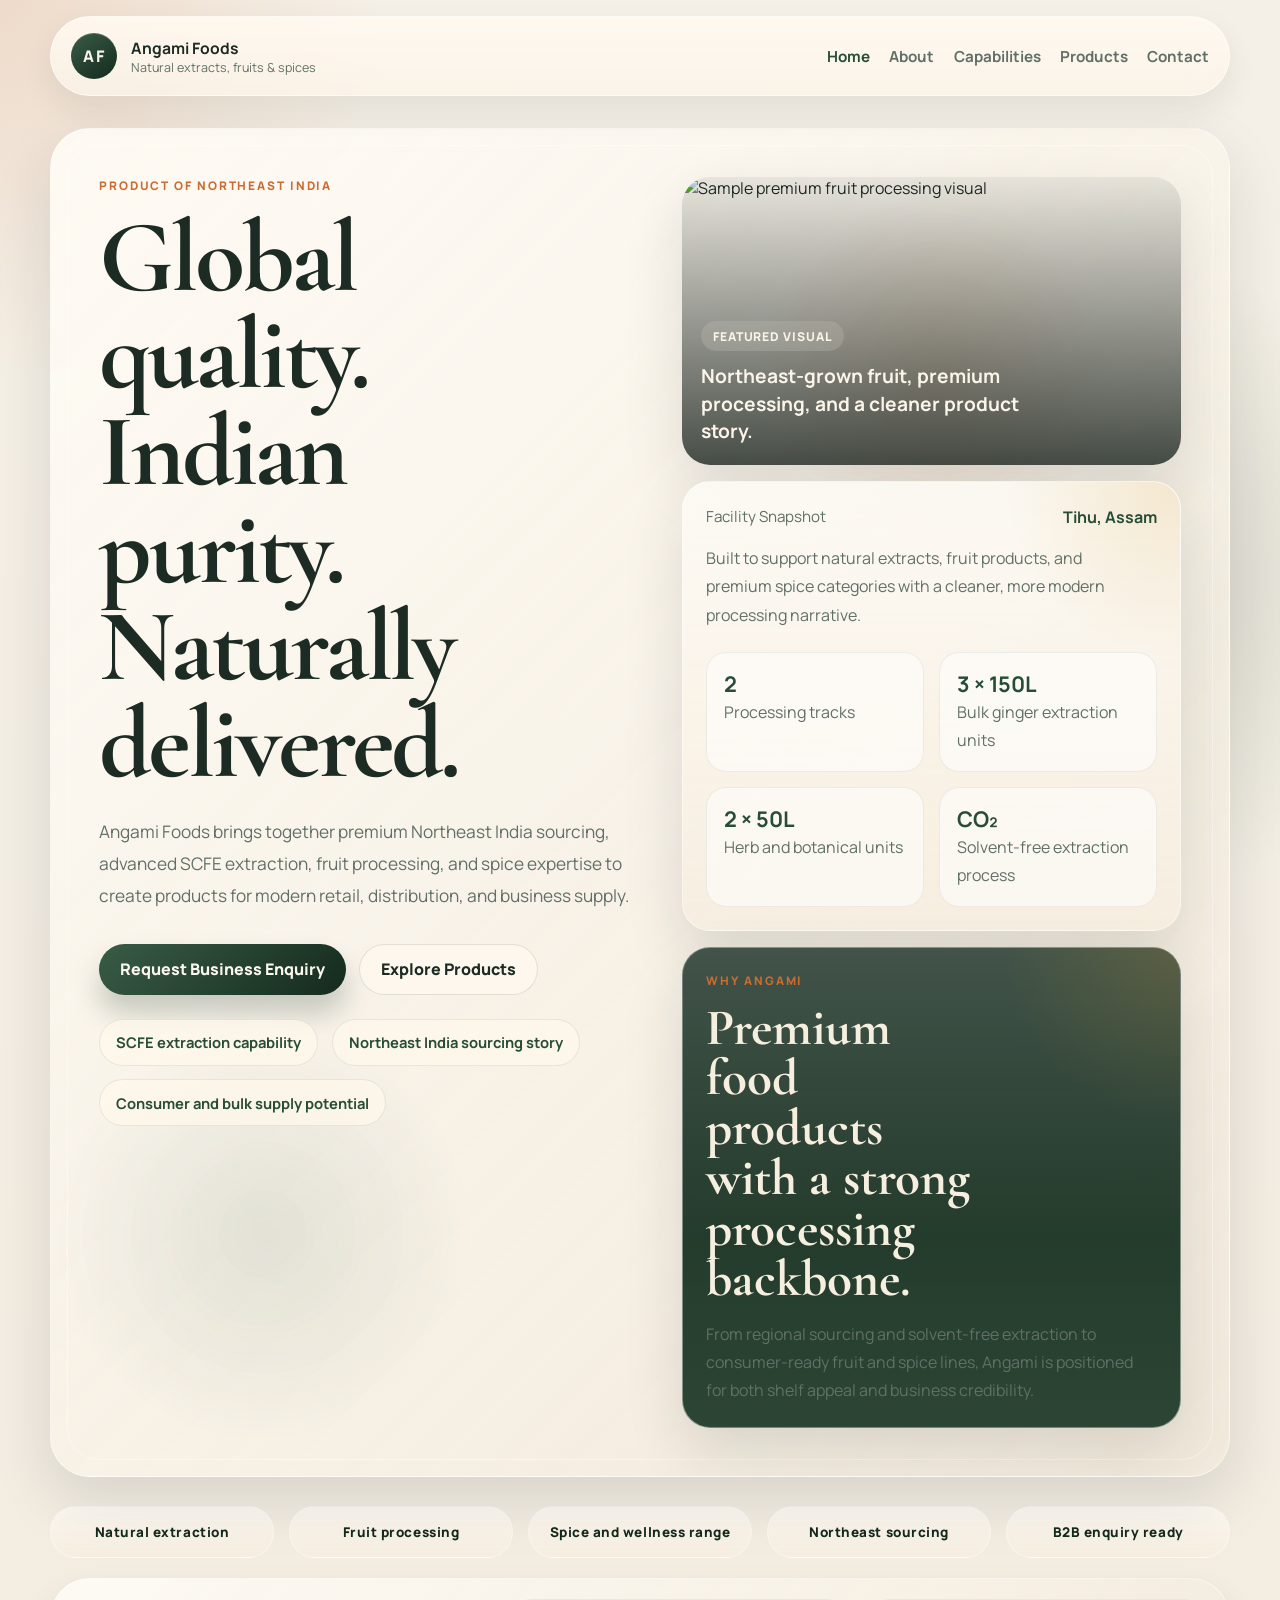
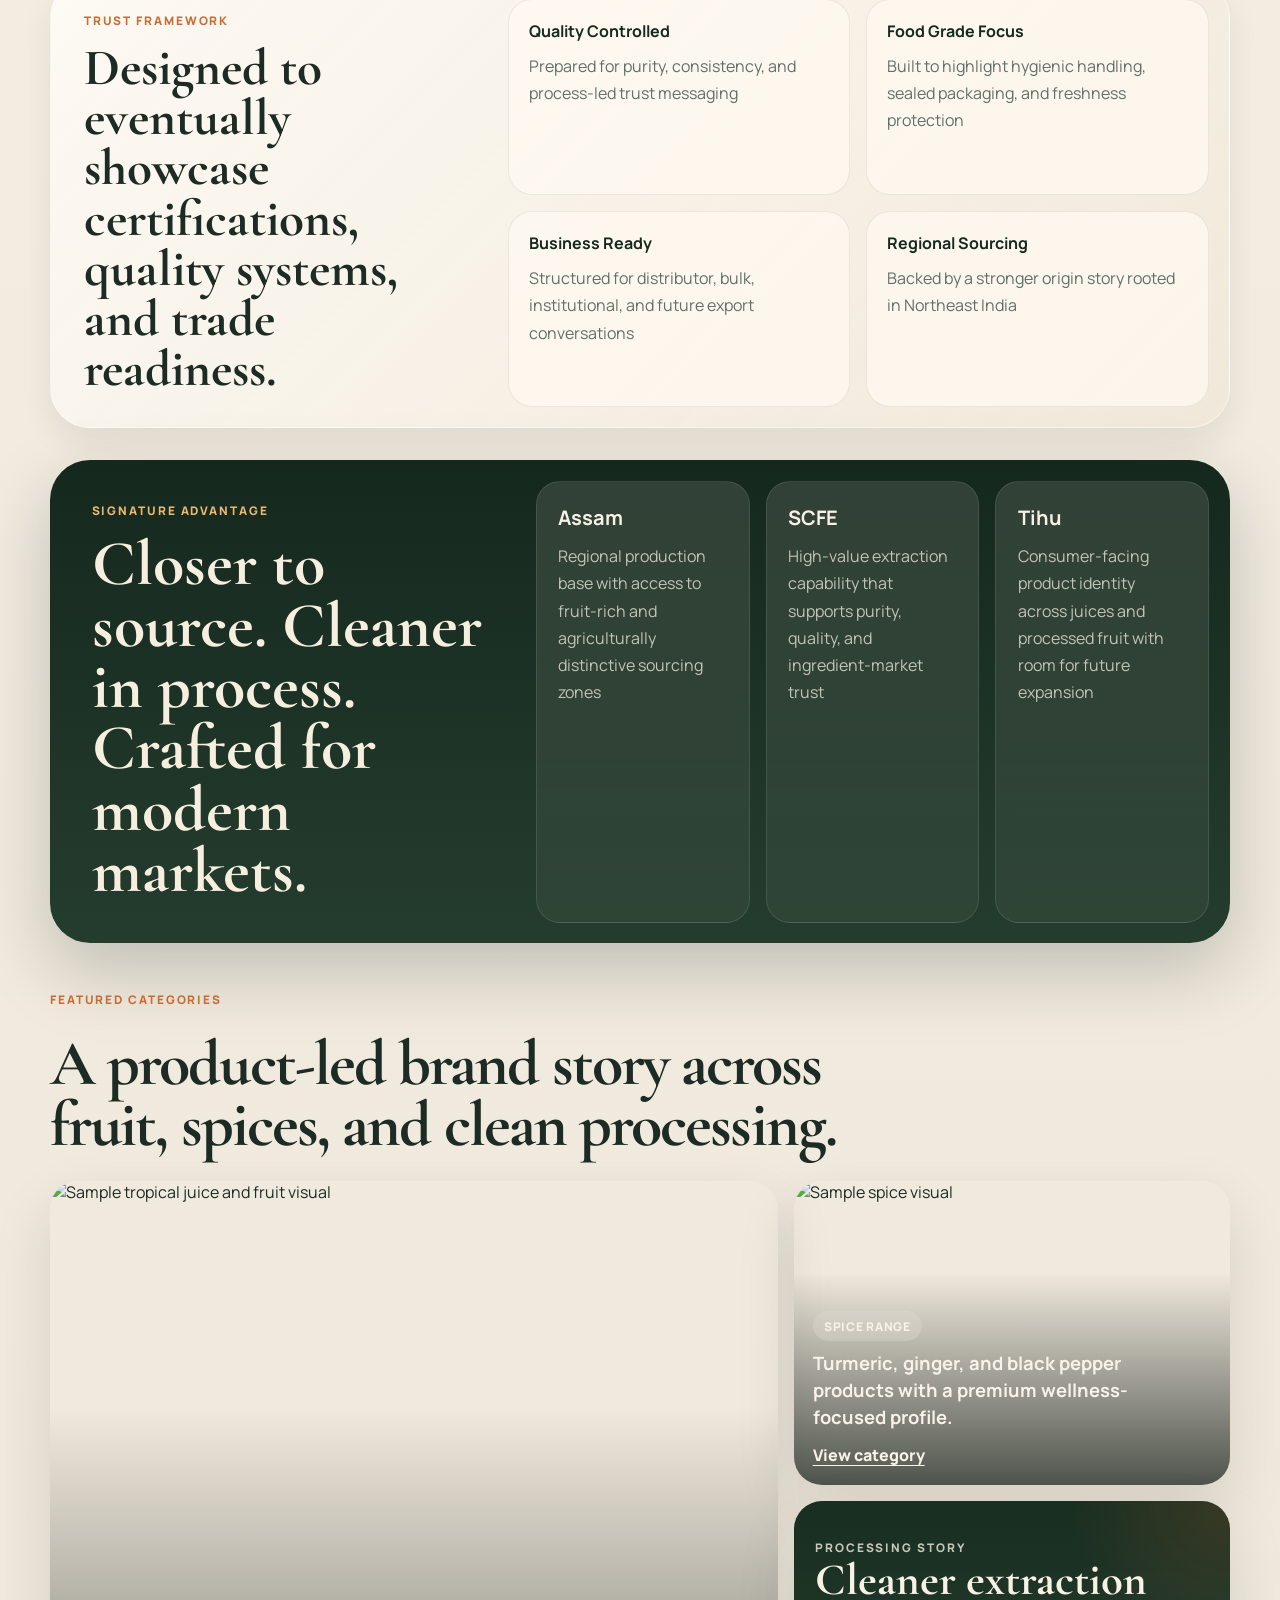
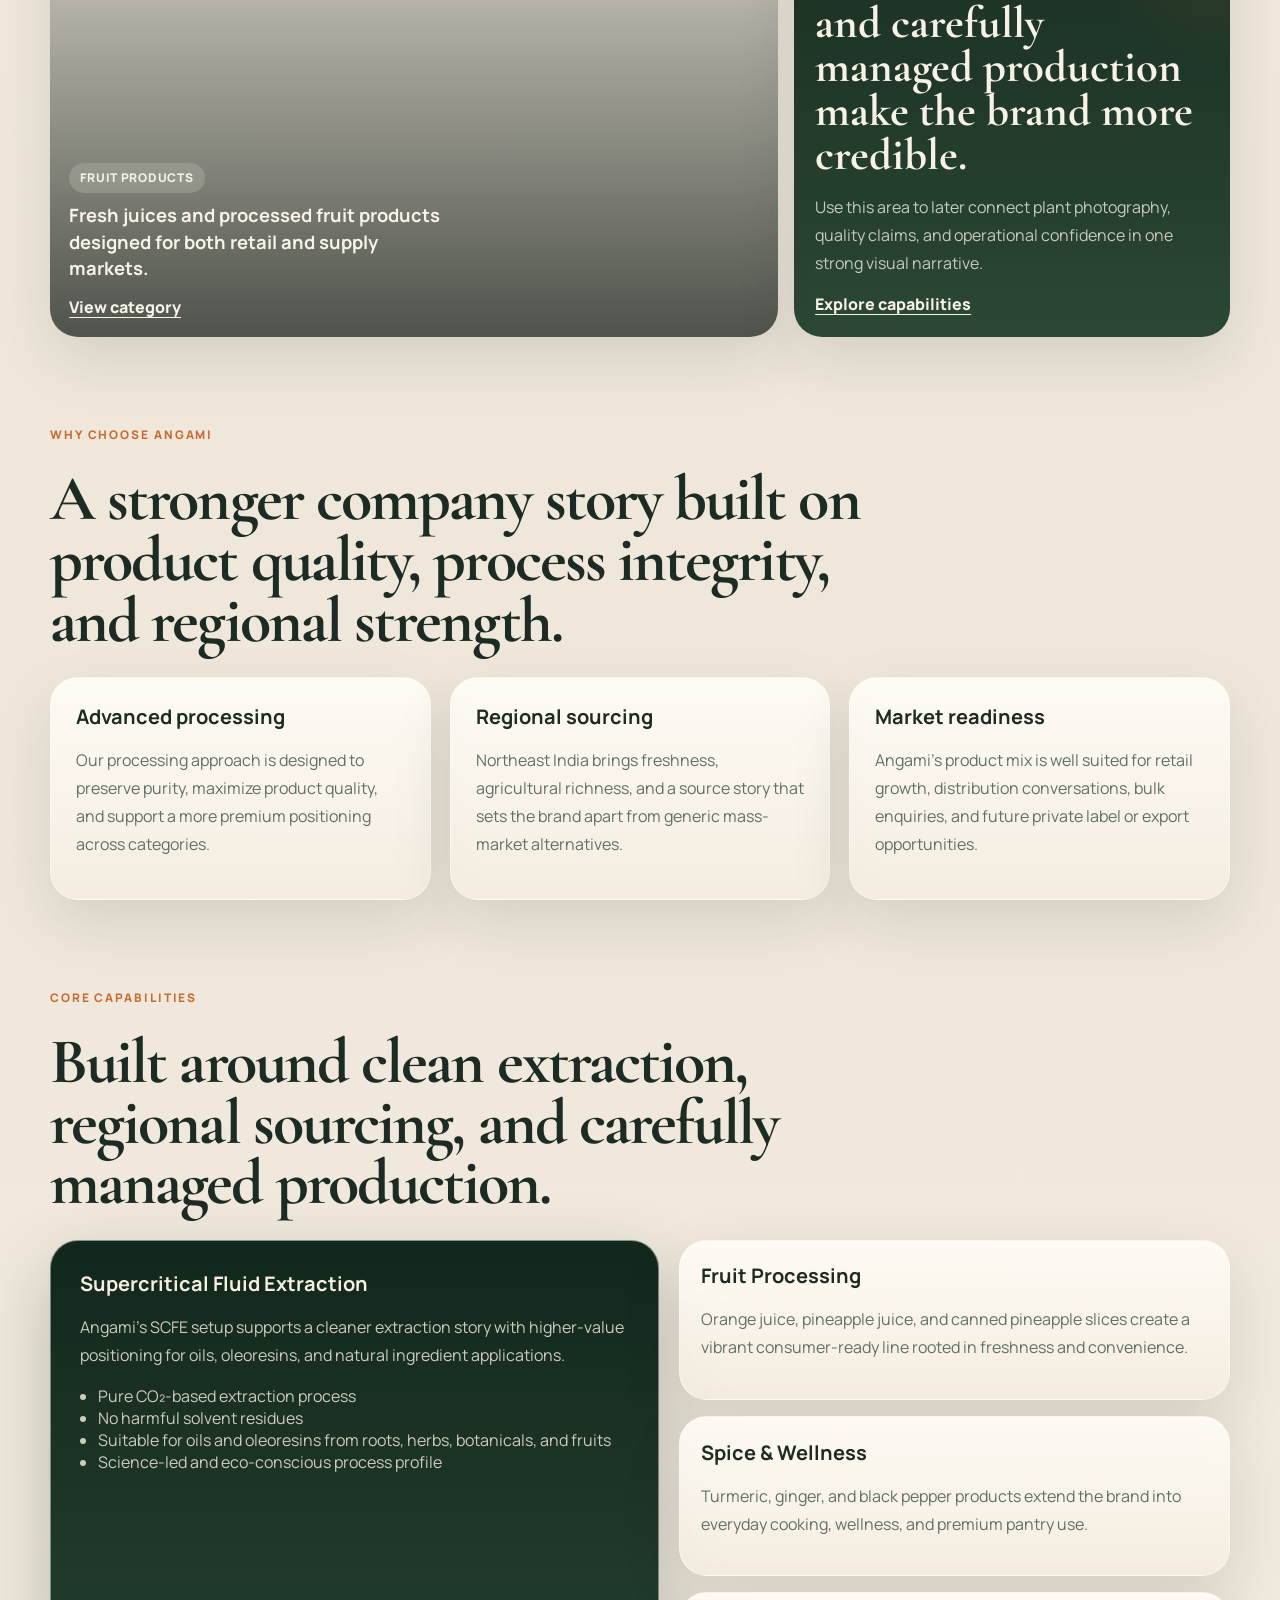
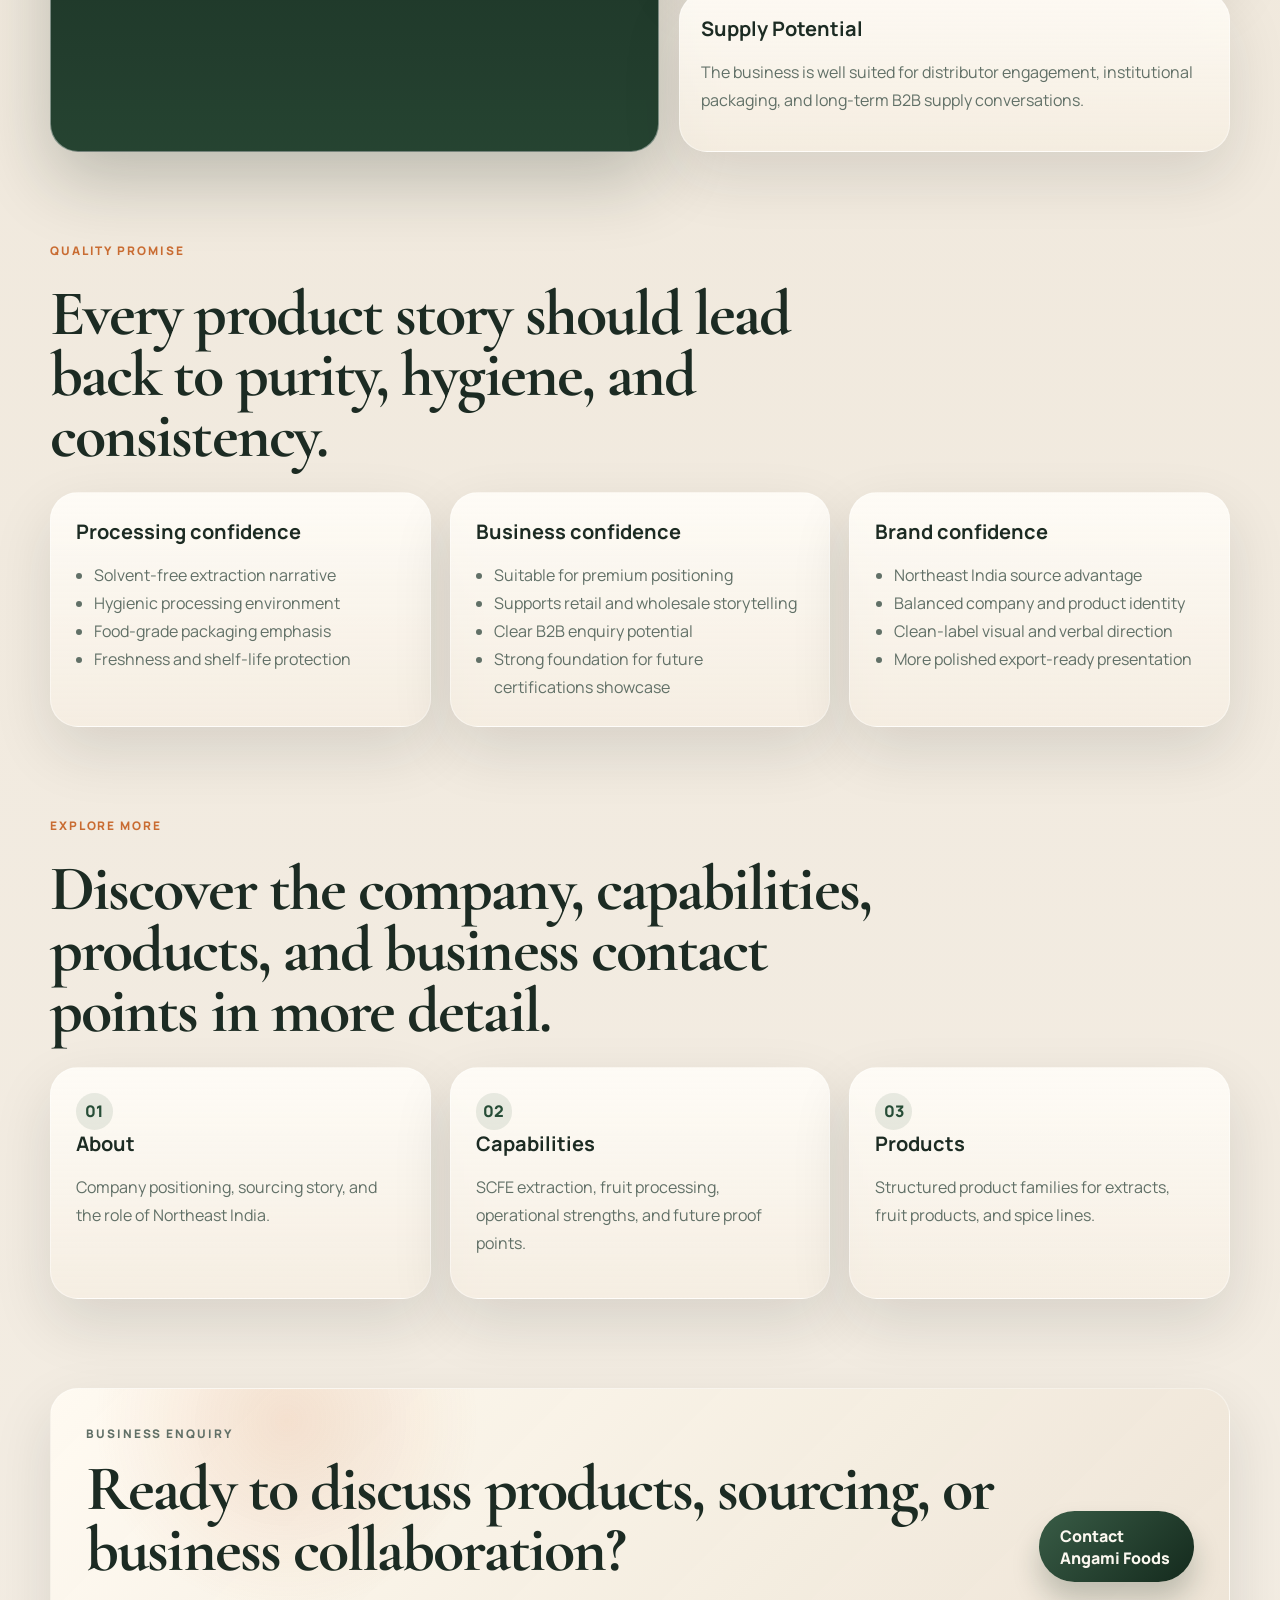
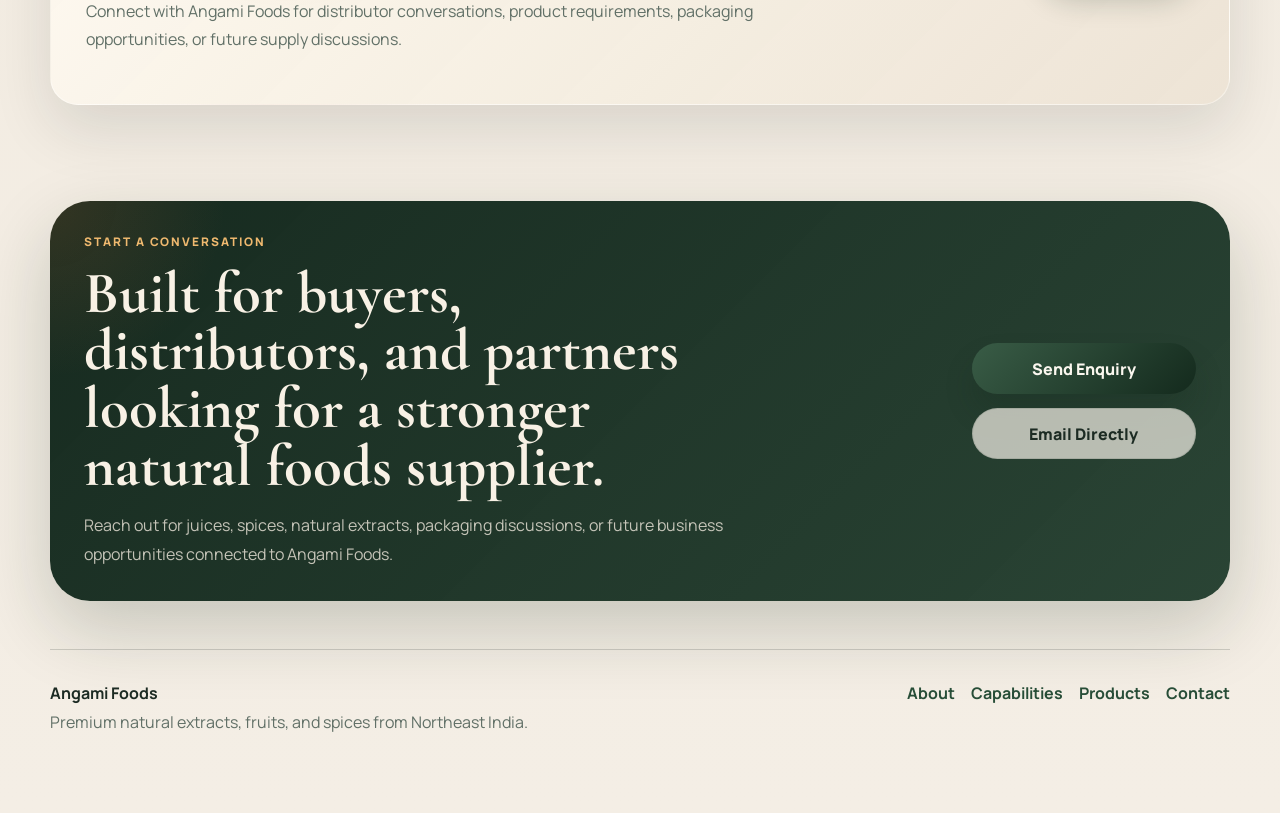
==== commit 4e334ee0: "css" ====
--- a/index.html
+++ b/index.html
@@ -46,9 +46,9 @@
             <p class="eyebrow">Product of Northeast India</p>
             <h1>Global quality. Indian purity. Naturally delivered.</h1>
             <p class="hero-text">
-              Angami Foods is building a premium food and ingredients story from Assam, combining
-              advanced SCFE extraction, fruit processing, and clean-label spice products for modern
-              retail and B2B buyers.
+              Angami Foods brings together premium Northeast India sourcing, advanced SCFE
+              extraction, fruit processing, and spice expertise to create products for modern retail,
+              distribution, and business supply.
             </p>
 
             <div class="hero-actions">
@@ -64,14 +64,26 @@
           </div>
 
           <div class="hero-stage">
+            <div class="hero-visual-panel">
+              <img
+                src="https://images.unsplash.com/photo-1514995669114-6081e934b693?auto=format&fit=crop&w=1400&q=80"
+                alt="Sample premium fruit processing visual"
+                loading="lazy"
+              />
+              <div class="hero-visual-copy">
+                <span>Featured Visual</span>
+                <strong>Northeast-grown fruit, premium processing, and a cleaner product story.</strong>
+              </div>
+            </div>
+
             <div class="hero-card hero-card-spotlight">
               <div class="hero-card-top">
                 <span>Facility Snapshot</span>
                 <strong>Tihu, Assam</strong>
               </div>
               <p class="hero-stage-copy">
-                Premium natural extracts, fruit processing, and spice products framed through a
-                more refined company story.
+                Built to support natural extracts, fruit products, and premium spice categories with
+                a cleaner, more modern processing narrative.
               </p>
               <div class="metric-grid">
                 <article>
@@ -94,11 +106,11 @@
             </div>
 
             <div class="hero-card hero-card-note-block">
-              <p class="eyebrow">Positioning Focus</p>
-              <h2>Premium food company meets serious processing capability.</h2>
+              <p class="eyebrow">Why Angami</p>
+              <h2>Premium food products with a strong processing backbone.</h2>
               <p class="hero-card-note">
-                The brand should feel export-aware, ingredient-capable, and commercially polished
-                rather than like a generic brochure site for a small local business.
+                From regional sourcing and solvent-free extraction to consumer-ready fruit and spice
+                lines, Angami is positioned for both shelf appeal and business credibility.
               </p>
             </div>
           </div>
@@ -112,24 +124,51 @@
           <div>B2B enquiry ready</div>
         </section>
 
+        <section class="trust-badges-section">
+          <div class="trust-badges-shell">
+            <div class="trust-badges-copy">
+              <p class="eyebrow">Trust Framework</p>
+              <h2>Designed to eventually showcase certifications, quality systems, and trade readiness.</h2>
+            </div>
+            <div class="trust-badges-grid">
+              <article>
+                <strong>Quality Controlled</strong>
+                <span>Prepared for purity, consistency, and process-led trust messaging</span>
+              </article>
+              <article>
+                <strong>Food Grade Focus</strong>
+                <span>Built to highlight hygienic handling, sealed packaging, and freshness protection</span>
+              </article>
+              <article>
+                <strong>Business Ready</strong>
+                <span>Structured for distributor, bulk, institutional, and future export conversations</span>
+              </article>
+              <article>
+                <strong>Regional Sourcing</strong>
+                <span>Backed by a stronger origin story rooted in Northeast India</span>
+              </article>
+            </div>
+          </div>
+        </section>
+
         <section class="section signature-band">
           <div class="signature-shell">
             <div class="signature-copy">
               <p class="eyebrow">Signature Advantage</p>
-              <h2>Closer to source. Cleaner in process. Sharper in presentation.</h2>
+              <h2>Closer to source. Cleaner in process. Crafted for modern markets.</h2>
             </div>
             <div class="signature-metrics">
               <article>
                 <strong>Assam</strong>
-                <span>Regional production base with a more distinctive origin story</span>
+                <span>Regional production base with access to fruit-rich and agriculturally distinctive sourcing zones</span>
               </article>
               <article>
                 <strong>SCFE</strong>
-                <span>Higher-value technical differentiator for industrial and B2B perception</span>
+                <span>High-value extraction capability that supports purity, quality, and ingredient-market trust</span>
               </article>
               <article>
                 <strong>Tihu</strong>
-                <span>Consumer-facing line that can grow into a stronger branded product experience</span>
+                <span>Consumer-facing product identity across juices and processed fruit with room for future expansion</span>
               </article>
             </div>
           </div>
@@ -137,8 +176,8 @@
 
         <section class="section visual-gallery-section">
           <div class="section-heading">
-            <p class="eyebrow">Sample Visual Direction</p>
-            <h2>Temporary imagery can help the brand feel alive until final photography arrives.</h2>
+            <p class="eyebrow">Featured Categories</p>
+            <h2>A product-led brand story across fruit, spices, and clean processing.</h2>
           </div>
           <div class="visual-gallery">
             <article class="visual-card visual-card-wide">
@@ -148,60 +187,64 @@
                 loading="lazy"
               />
               <div class="visual-overlay">
-                <span>Sample fruit visual</span>
-                <strong>Use now for juices and processed fruit sections.</strong>
-              </div>
-            </article>
-            <article class="visual-card">
-              <img
-                src="https://images.unsplash.com/photo-1583852763108-5d2c958328f8?auto=format&fit=crop&w=900&q=80"
-                alt="Sample spice visual"
-                loading="lazy"
-              />
-              <div class="visual-overlay">
-                <span>Sample spice visual</span>
-                <strong>Works for turmeric, ginger, and pepper storytelling.</strong>
-              </div>
-            </article>
-            <article class="visual-card">
-              <img
-                src="https://images.unsplash.com/photo-1581094794329-c8112a89af12?auto=format&fit=crop&w=900&q=80"
-                alt="Sample processing facility visual"
-                loading="lazy"
-              />
-              <div class="visual-overlay">
-                <span>Sample facility visual</span>
-                <strong>Useful stand-in for plant, process, and operations sections.</strong>
-              </div>
-            </article>
+                <span>Fruit Products</span>
+                <strong>Fresh juices and processed fruit products designed for both retail and supply markets.</strong>
+                <a href="products.html">View category</a>
+              </div>
+            </article>
+            <div class="visual-side-stack">
+              <article class="visual-card">
+                <img
+                  src="https://images.unsplash.com/photo-1583852763108-5d2c958328f8?auto=format&fit=crop&w=900&q=80"
+                  alt="Sample spice visual"
+                  loading="lazy"
+                />
+                <div class="visual-overlay">
+                  <span>Spice Range</span>
+                  <strong>Turmeric, ginger, and black pepper products with a premium wellness-focused profile.</strong>
+                  <a href="products.html">View category</a>
+                </div>
+              </article>
+              <article class="visual-card visual-card-dark">
+                <div class="visual-card-copy">
+                  <p class="eyebrow">Processing Story</p>
+                  <h3>Cleaner extraction and carefully managed production make the brand more credible.</h3>
+                  <p>
+                    Use this area to later connect plant photography, quality claims, and operational
+                    confidence in one strong visual narrative.
+                  </p>
+                  <a class="text-link" href="capabilities.html">Explore capabilities</a>
+                </div>
+              </article>
+            </div>
           </div>
         </section>
 
         <section class="section story-section">
           <div class="section-heading">
-            <p class="eyebrow">Brand Direction</p>
-            <h2>A modern agro-processing company with a premium regional identity.</h2>
+            <p class="eyebrow">Why Choose Angami</p>
+            <h2>A stronger company story built on product quality, process integrity, and regional strength.</h2>
           </div>
           <div class="story-layout">
             <article class="story-card">
-              <h3>Industrial credibility</h3>
-              <p>
-                Angami should feel like a serious processing and ingredients business, not only a
-                packaged juice brand.
+              <h3>Advanced processing</h3>
+              <p>
+                Our processing approach is designed to preserve purity, maximize product quality, and
+                support a more premium positioning across categories.
               </p>
             </article>
             <article class="story-card">
-              <h3>Consumer relevance</h3>
-              <p>
-                Product pages should still make the juices, canned fruit, and spice lines feel fresh,
-                accessible, and commercially ready.
+              <h3>Regional sourcing</h3>
+              <p>
+                Northeast India brings freshness, agricultural richness, and a source story that sets
+                the brand apart from generic mass-market alternatives.
               </p>
             </article>
             <article class="story-card">
-              <h3>Business enquiries</h3>
-              <p>
-                The website should move buyers toward conversations about distribution, bulk supply,
-                sourcing, and future export opportunities.
+              <h3>Market readiness</h3>
+              <p>
+                Angami’s product mix is well suited for retail growth, distribution conversations,
+                bulk enquiries, and future private label or export opportunities.
               </p>
             </article>
           </div>
@@ -210,21 +253,21 @@
         <section class="section capabilities-section">
           <div class="section-heading">
             <p class="eyebrow">Core Capabilities</p>
-            <h2>Built around clean extraction, regional sourcing, and modern processing.</h2>
+            <h2>Built around clean extraction, regional sourcing, and carefully managed production.</h2>
           </div>
 
           <div class="capabilities-layout">
             <article class="capability-panel capability-panel-dark">
               <h3>Supercritical Fluid Extraction</h3>
               <p>
-                The SCFE plant is one of Angami’s strongest differentiators and should anchor the
-                company’s industrial trust story.
+                Angami’s SCFE setup supports a cleaner extraction story with higher-value positioning
+                for oils, oleoresins, and natural ingredient applications.
               </p>
               <ul>
                 <li>Pure CO₂-based extraction process</li>
                 <li>No harmful solvent residues</li>
                 <li>Suitable for oils and oleoresins from roots, herbs, botanicals, and fruits</li>
-                <li>Eco-conscious and science-led positioning</li>
+                <li>Science-led and eco-conscious process profile</li>
               </ul>
             </article>
 
@@ -232,32 +275,68 @@
               <div class="capability-tile">
                 <h3>Fruit Processing</h3>
                 <p>
-                  Orange juice, pineapple juice, and canned pineapple slices give the brand a vibrant
-                  commercial product face.
+                  Orange juice, pineapple juice, and canned pineapple slices create a vibrant
+                  consumer-ready line rooted in freshness and convenience.
                 </p>
               </div>
               <div class="capability-tile">
                 <h3>Spice & Wellness</h3>
                 <p>
-                  Turmeric, ginger, and black pepper extend Angami into functional, everyday pantry,
-                  and wellness use.
+                  Turmeric, ginger, and black pepper products extend the brand into everyday cooking,
+                  wellness, and premium pantry use.
                 </p>
               </div>
               <div class="capability-tile">
-                <h3>Bulk Potential</h3>
+                <h3>Supply Potential</h3>
                 <p>
-                  The business can be positioned for private label, institutional packaging, and
-                  long-term B2B supply discussions.
+                  The business is well suited for distributor engagement, institutional packaging, and
+                  long-term B2B supply conversations.
                 </p>
               </div>
+            </article>
+          </div>
+        </section>
+
+        <section class="section quality-section">
+          <div class="section-heading">
+            <p class="eyebrow">Quality Promise</p>
+            <h2>Every product story should lead back to purity, hygiene, and consistency.</h2>
+          </div>
+          <div class="quality-grid">
+            <article>
+              <h3>Processing confidence</h3>
+              <ul>
+                <li>Solvent-free extraction narrative</li>
+                <li>Hygienic processing environment</li>
+                <li>Food-grade packaging emphasis</li>
+                <li>Freshness and shelf-life protection</li>
+              </ul>
+            </article>
+            <article>
+              <h3>Business confidence</h3>
+              <ul>
+                <li>Suitable for premium positioning</li>
+                <li>Supports retail and wholesale storytelling</li>
+                <li>Clear B2B enquiry potential</li>
+                <li>Strong foundation for future certifications showcase</li>
+              </ul>
+            </article>
+            <article>
+              <h3>Brand confidence</h3>
+              <ul>
+                <li>Northeast India source advantage</li>
+                <li>Balanced company and product identity</li>
+                <li>Clean-label visual and verbal direction</li>
+                <li>More polished export-ready presentation</li>
+              </ul>
             </article>
           </div>
         </section>
 
         <section class="section roadmap-section">
           <div class="section-heading">
-            <p class="eyebrow">Explore The Site</p>
-            <h2>Each page now tells a clearer part of the Angami story.</h2>
+            <p class="eyebrow">Explore More</p>
+            <h2>Discover the company, capabilities, products, and business contact points in more detail.</h2>
           </div>
           <div class="roadmap-grid">
             <article class="roadmap-step">
@@ -282,13 +361,30 @@
           <div class="enquiry-card">
             <div>
               <p class="eyebrow">Business Enquiry</p>
-              <h2>Ready to discuss sourcing, products, or processing capability?</h2>
-              <p>
-                Use the contact page to begin conversations around product requirements, future
-                partnerships, and distribution opportunities.
+              <h2>Ready to discuss products, sourcing, or business collaboration?</h2>
+              <p>
+                Connect with Angami Foods for distributor conversations, product requirements,
+                packaging opportunities, or future supply discussions.
               </p>
             </div>
             <a class="button button-primary" href="contact.html">Contact Angami Foods</a>
+          </div>
+        </section>
+
+        <section class="section contact-band-section">
+          <div class="contact-band">
+            <div class="contact-band-copy">
+              <p class="eyebrow">Start A Conversation</p>
+              <h2>Built for buyers, distributors, and partners looking for a stronger natural foods supplier.</h2>
+              <p>
+                Reach out for juices, spices, natural extracts, packaging discussions, or future
+                business opportunities connected to Angami Foods.
+              </p>
+            </div>
+            <div class="contact-band-actions">
+              <a class="button button-primary" href="contact.html">Send Enquiry</a>
+              <a class="button button-secondary" href="mailto:info@angamifoods.com">Email Directly</a>
+            </div>
           </div>
         </section>
       </main>
--- a/styles.css
+++ b/styles.css
@@ -255,6 +255,58 @@
   z-index: 1;
 }
 
+.hero-visual-panel {
+  position: relative;
+  min-height: 18rem;
+  overflow: hidden;
+  border-radius: var(--radius-lg);
+  box-shadow: var(--shadow);
+}
+
+.hero-visual-panel img {
+  width: 100%;
+  height: 100%;
+  object-fit: cover;
+  display: block;
+}
+
+.hero-visual-panel::after {
+  content: "";
+  position: absolute;
+  inset: 0;
+  background:
+    linear-gradient(180deg, rgba(14, 24, 19, 0.08), rgba(14, 24, 19, 0.76));
+}
+
+.hero-visual-copy {
+  position: absolute;
+  left: 1.2rem;
+  right: 1.2rem;
+  bottom: 1.2rem;
+  z-index: 1;
+  color: #fbf4e9;
+}
+
+.hero-visual-copy span {
+  display: inline-flex;
+  margin-bottom: 0.7rem;
+  padding: 0.42rem 0.7rem;
+  border-radius: 999px;
+  background: rgba(251, 244, 233, 0.14);
+  backdrop-filter: blur(10px);
+  font-size: 0.76rem;
+  font-weight: 800;
+  letter-spacing: 0.08em;
+  text-transform: uppercase;
+}
+
+.hero-visual-copy strong {
+  display: block;
+  max-width: 20rem;
+  font-size: 1.2rem;
+  line-height: 1.45;
+}
+
 .hero-card,
 .story-card,
 .capability-panel,
@@ -397,6 +449,59 @@
   letter-spacing: 0.04em;
 }
 
+.trust-badges-section {
+  padding-top: 1.25rem;
+}
+
+.trust-badges-shell {
+  display: grid;
+  grid-template-columns: 0.75fr 1.25fr;
+  gap: 1rem;
+  padding: 1.25rem;
+  border: 1px solid rgba(255, 255, 255, 0.44);
+  border-radius: var(--radius-xl);
+  background:
+    linear-gradient(135deg, rgba(255, 252, 246, 0.86), rgba(240, 231, 216, 0.76));
+  box-shadow: var(--shadow-soft);
+}
+
+.trust-badges-copy {
+  padding: 0.8rem;
+}
+
+.trust-badges-copy h2 {
+  margin: 0;
+  font-family: "Cormorant Garamond", serif;
+  font-size: clamp(2.1rem, 4vw, 3.4rem);
+  line-height: 0.98;
+}
+
+.trust-badges-grid {
+  display: grid;
+  grid-template-columns: repeat(2, minmax(0, 1fr));
+  gap: 1rem;
+}
+
+.trust-badges-grid article {
+  padding: 1.25rem;
+  border-radius: 24px;
+  background: rgba(255, 250, 241, 0.72);
+  border: 1px solid rgba(28, 43, 35, 0.08);
+}
+
+.trust-badges-grid strong {
+  display: block;
+  font-size: 1rem;
+  color: var(--green-deep);
+}
+
+.trust-badges-grid span {
+  display: block;
+  margin-top: 0.7rem;
+  color: var(--muted);
+  line-height: 1.7;
+}
+
 .section {
   padding: 5.6rem 0 0;
 }
@@ -627,9 +732,14 @@
 
 .visual-gallery {
   display: grid;
-  grid-template-columns: 1.3fr 0.7fr 0.7fr;
+  grid-template-columns: 1.25fr 0.75fr;
   gap: 1rem;
   margin-top: 1.6rem;
+}
+
+.visual-side-stack {
+  display: grid;
+  gap: 1rem;
 }
 
 .visual-card {
@@ -687,6 +797,57 @@
   line-height: 1.45;
 }
 
+.visual-overlay a {
+  display: inline-flex;
+  margin-top: 0.85rem;
+  color: #f8f2e8;
+  font-weight: 800;
+  text-decoration: underline;
+  text-underline-offset: 0.22em;
+}
+
+.visual-card-dark {
+  display: grid;
+  align-items: end;
+  min-height: 16rem;
+  padding: 1.35rem;
+  background:
+    radial-gradient(circle at top right, rgba(201, 108, 50, 0.18), transparent 10rem),
+    linear-gradient(180deg, rgba(20, 42, 29, 0.98), rgba(36, 65, 47, 0.97));
+}
+
+.visual-card-dark::after {
+  display: none;
+}
+
+.visual-card-copy {
+  position: relative;
+  z-index: 1;
+  color: #f7f1e6;
+}
+
+.visual-card-copy h3 {
+  margin: 0;
+  font-family: "Cormorant Garamond", serif;
+  font-size: clamp(2rem, 4vw, 2.8rem);
+  line-height: 0.98;
+}
+
+.visual-card-copy p {
+  margin: 0.95rem 0 0;
+  color: rgba(247, 241, 230, 0.78);
+  line-height: 1.75;
+}
+
+.text-link {
+  display: inline-flex;
+  margin-top: 1rem;
+  color: #f7f1e6;
+  font-weight: 800;
+  text-decoration: underline;
+  text-underline-offset: 0.24em;
+}
+
 .roadmap-step span {
   display: inline-flex;
   align-items: center;
@@ -713,6 +874,52 @@
 
 .enquiry-card p:last-child {
   max-width: 44rem;
+}
+
+.contact-band-section {
+  padding-top: 2rem;
+}
+
+.contact-band {
+  display: flex;
+  align-items: center;
+  justify-content: space-between;
+  gap: 1.5rem;
+  padding: 2rem 2.15rem;
+  border-radius: var(--radius-xl);
+  background:
+    radial-gradient(circle at left top, rgba(201, 108, 50, 0.16), transparent 11rem),
+    linear-gradient(135deg, rgba(18, 38, 27, 0.98), rgba(35, 62, 46, 0.97));
+  box-shadow: 0 28px 72px rgba(18, 38, 27, 0.2);
+}
+
+.contact-band-copy {
+  max-width: 42rem;
+}
+
+.contact-band-copy .eyebrow {
+  color: #efb96f;
+}
+
+.contact-band-copy h2 {
+  margin: 0;
+  color: #f8f1e5;
+  font-family: "Cormorant Garamond", serif;
+  font-size: clamp(2.2rem, 4.6vw, 4rem);
+  line-height: 0.98;
+}
+
+.contact-band-copy p:last-child {
+  margin: 1rem 0 0;
+  color: rgba(248, 241, 229, 0.76);
+  line-height: 1.8;
+}
+
+.contact-band-actions {
+  display: flex;
+  flex-direction: column;
+  gap: 0.85rem;
+  min-width: 14rem;
 }
 
 .contact-layout {
@@ -780,7 +987,9 @@
   .contact-layout,
   .signature-shell,
   .signature-metrics,
-  .visual-gallery {
+  .visual-gallery,
+  .trust-badges-shell,
+  .trust-badges-grid {
     grid-template-columns: 1fr;
   }
 
@@ -816,6 +1025,16 @@
     margin-top: 0.5rem;
   }
 
+  .contact-band {
+    flex-direction: column;
+    align-items: flex-start;
+  }
+
+  .contact-band-actions {
+    width: 100%;
+    min-width: 0;
+  }
+
   .signature-copy,
   .signature-metrics article {
     padding: 1.2rem;
@@ -861,6 +1080,12 @@
     border-radius: 28px;
   }
 
+  .trust-badges-shell,
+  .contact-band {
+    padding: 1.2rem;
+    border-radius: 28px;
+  }
+
   .hero-card-note-block h2 {
     max-width: none;
   }
